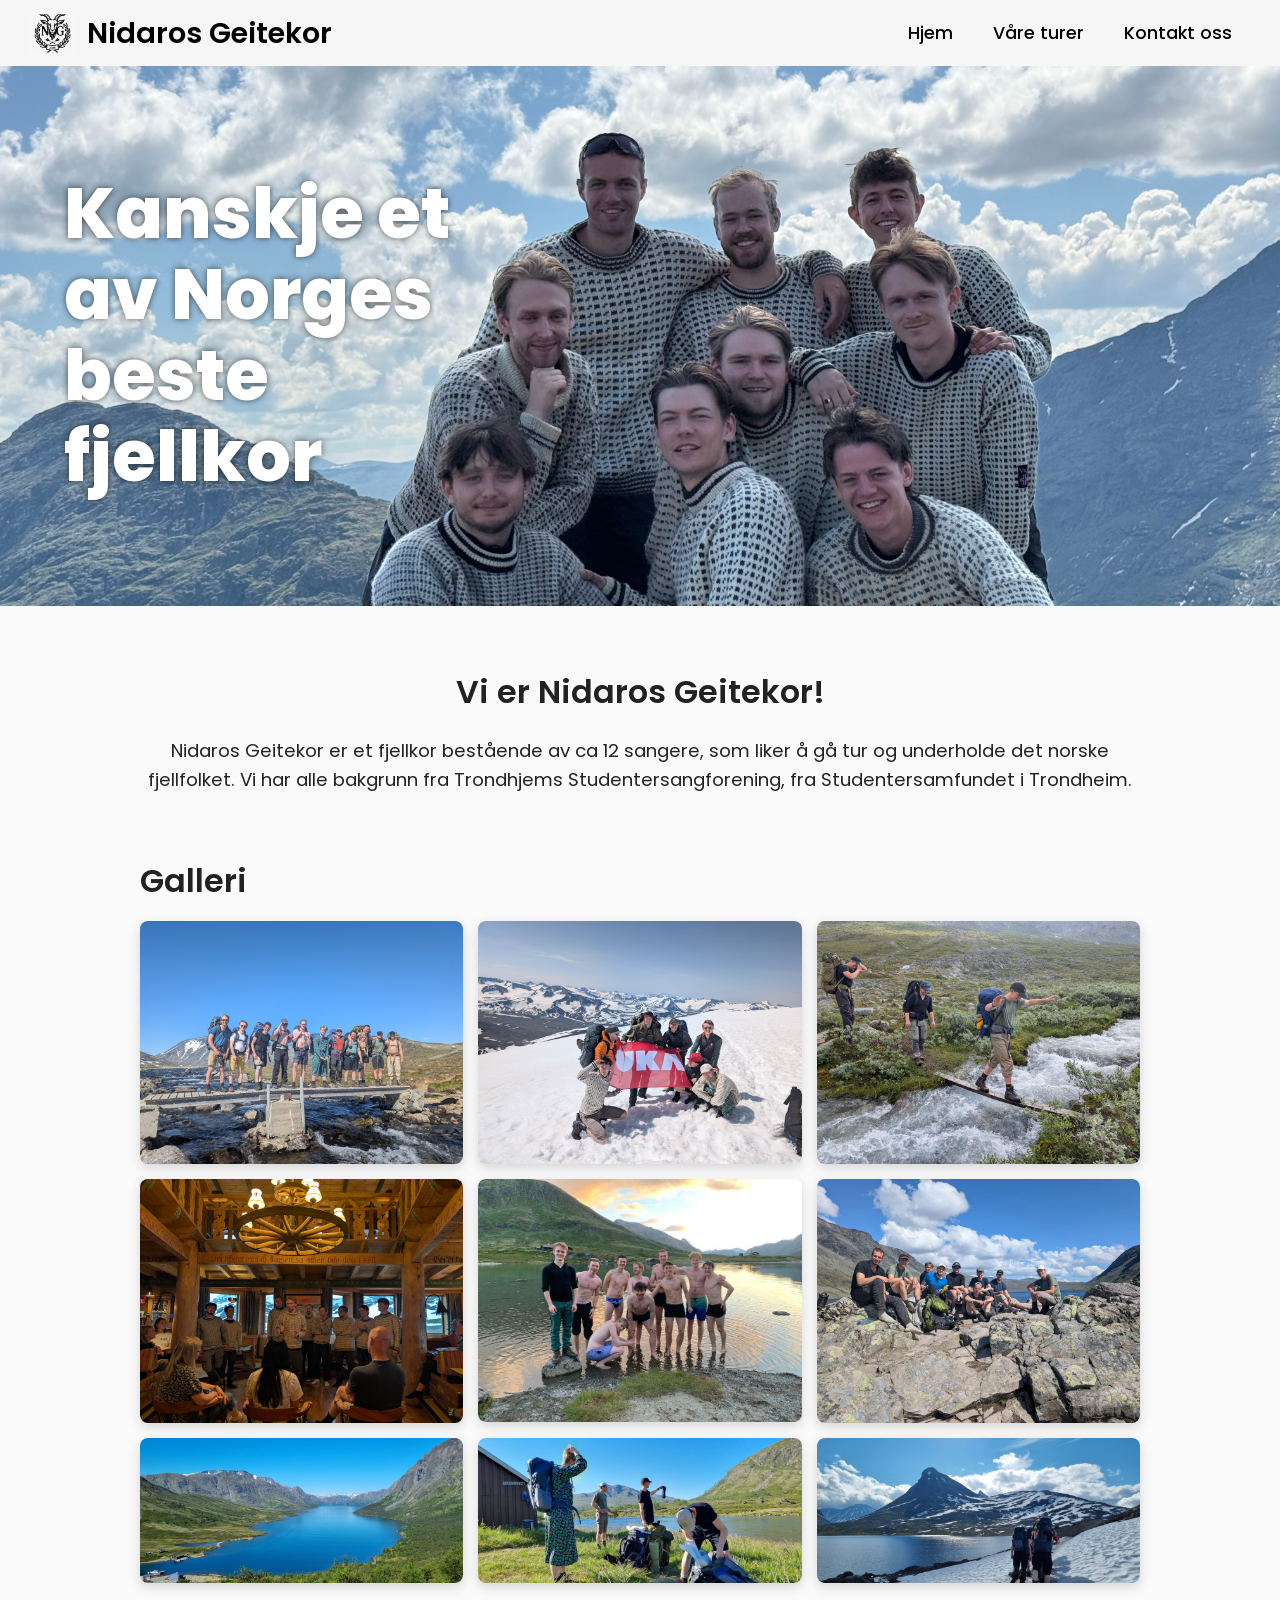
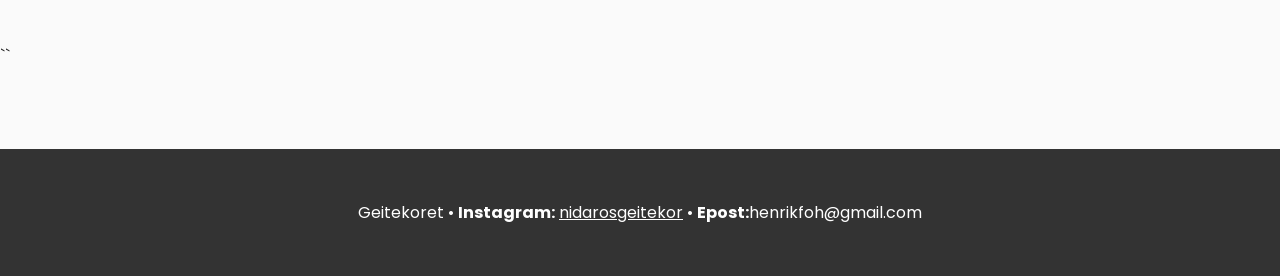
==== index.html @ 1131a5d5 "Update index.html" ====
<!DOCTYPE html>
<html lang="no">
<head>
    <meta charset="UTF-8" />
    <title>Nidaros Geitekor – Velkommen!</title>
    <link href="https://fonts.googleapis.com/css2?family=Poppins:wght@300;400;600&display=swap" rel="stylesheet">
    <link rel="stylesheet" href="style.css">

</head>
<body>

<header>
    <div class="header-left">
        <img src="img/Logo.png" alt="Logo">
        <h1>Nidaros Geitekor</h1>
    </div>

    <nav>
        <a href="index.html">Hjem</a>
        <a href="turer.html">Våre turer</a>
        <a href="kontakt.html">Kontakt oss</a>
    </nav>
</header>

<div class="hero" style="background-image: url('img/GK2025-forside.jpg');">
       <div class="hero-content">
            <h1>
                Kanskje et av  Norges beste fjellkor
            </h1>
    </div>
</div>

<div class= "section">
    <h2 style="text-align: center">Vi er Nidaros Geitekor!</h2>
    <p style="text-align: center">
        Nidaros Geitekor er et fjellkor bestående av ca 12 sangere, som liker å gå tur og underholde det norske fjellfolket. Vi har alle bakgrunn fra Trondhjems Studentersangforening, fra Studentersamfundet i Trondheim.
    </p>
</div>

<div class="section">
    <h2>Galleri</h2>
    <div class="gallery">
        <img src="img/GK2025-5.jpg">
        <img src="img/GK2025-6.jpg">
        <img src="img/GK2025-7.jpg">
        <img src="img/GK2025-8.jpg">
         <img src="img/GK2025-15.jpg">
        <img src="img/GK2025-14.jpg">
        <img src="img/GK2025-12.jpg">
        <img src="img/GK2025-10.jpg">
        <img src="img/GK2025-11.jpg">
    </div>
</div>

<!-- Lightbox (skjult som standard) -->
<div id="lightbox" class="lightbox">
  <img id="lightbox-img" src="">
</div>
``
    
<footer>
   <p>Geitekoret • <strong>Instagram:</strong> <a href="https://www.instagram.com/nidarosgeitekor/" style="color: white";>nidarosgeitekor</a> • <strong>Epost:</strong>henrikfoh@gmail.com</p>
</footer>



<script>
  // Finn galleribilder
  const galleryImages = document.querySelectorAll('.gallery img');
  const lightbox = document.getElementById('lightbox');
  const lightboxImg = document.getElementById('lightbox-img');

  galleryImages.forEach(img => {
    img.addEventListener('click', () => {
      lightbox.style.display = 'flex';
      lightboxImg.src = img.src;
    });
  });

  // Klikk for å lukke
  lightbox.addEventListener('click', () => {
    lightbox.style.display = 'none';
  });
</script>

</body>
</html>
---- style.css ----
/* ----- GLOBALT ----- */
body, html {
    overflow-x: hidden;
}

body {
    margin: 0;
    font-family: 'Poppins', sans-serif;
    background: #fafafa;
    color: #222;
    line-height: 1.6;
}

/* ----- HEADER ----- */

header {
    display: flex;
    justify-content: space-between;   /* logo venstre, meny høyre */
    align-items: center;
    padding: 10px 30px;               /* mindre header */
    background: #f6f6f6;             
    color: black;
}

.header-left {
    display: flex;
    align-items: center;
    gap: 12px;                        /* mellomrom mellom logo og navn */
}

.header-left img {
    height: 45px;                     /* størrelse på logo */
    width: auto;
}

header h1 {
    margin: 0;
    font-size: 1.8rem;                /* mindre og penere */
    font-weight: 600;
}

nav a {
    color: black;
    margin-left: 22px;
    text-decoration: none;
    font-weight: 500;
    font-size: 1.15rem;
}

nav a:hover {
    text-decoration: underline;
}

nav a {
    color:black;
    margin: 0 18px;
    text-decoration: none;
    font-weight: 500;
    font-size: 1.1rem;
}

nav a:hover {
    text-decoration: underline;
}

@media (max-width: 700px) {
    header {
        padding: 12px 20px;
        flex-direction: column;
        gap: 10px;
        text-align: center;
    }

    header nav a {
        margin: 0 10px;
        font-size: 1rem;
    }

    .header-left img {
        height: 35px;
    }

    header h1 {
        font-size: 1.4rem;
    }
}

/* --- HERO STIL --- */

.hero {
    width: 100%;
    height: 60vh;            /* hero tar 60% av skjermen */
    min-height: 380px; 
    background-size: cover;
    background-position: center;
    display: flex;
    align-items: center;        /* midtstiller vertikalt */
    padding-left: 0%;     
    overflow: hidden; /* luft fra venstre */
    position: relative;
    color: white;
}

.hero-content {
    margin-left: 5%;
    width: 40%;/* tekstområde = venstre 30% */
    max-width: 450px;
    box-sizing: border-box;
}

.hero-content h1 {
    margin: 0;
    font-weight: 800;
    font-size: clamp(3.5rem, 5.5vw, 4.5rem);
    line-height: 1.15;
    text-shadow:
        0 0 6px rgba(0,0,0,0.35),
        0 0 6px rgba(0,0,0,0.30);
}

@media (max-width: 900px) {
    .hero {
        height: 45vh;
        padding-left: 0;
        justify-content: center;
        text-align: center;
    }

    .hero-content {
        width: 80%;
    }

    .hero-content h1 {
        font-size: clamp(1.6rem, 6vw, 2.4rem);
        line-height: 1.15;
    }
}

@media (max-width: 700px) {
    .section {
        padding: 0 20px;
        margin: 40px auto;
    }

    .section h2 {
        font-size: 1.6rem;
    }

    .section p {
        font-size: 1rem;
    }
}

/* LIGHTBOX OVERLAY */
.lightbox {
    display: none;               /* skjult som standard */
    position: fixed;
    inset: 0;
    background: rgba(0,0,0,0.9);
    justify-content: center;
    align-items: center;
    z-index: 9999;
}

.lightbox img {
    max-width: 90%;
    max-height: 90%;
    border-radius: 10px;
    box-shadow: 0 0 20px rgba(0,0,0,0.5);
    cursor: zoom-out;
}

/* ------ TUR-BOKS MED SORT BORDER ------ */

.tour-box {
    display: flex;
    gap: 30px;
    padding: 25px;                  /* luft inni boksen */       /* sort ramme */
    border-radius: 15px;            /* avrundede hjørner */
    align-items: center;
    background: none;               /* ingen bakgrunnsfarge */
    color: inherit;                 /* bruk vanlig tekstfarge */
}

.tour-image img {
    width: 330px;
    max-width: 100%;
    border-radius: 10px;
}

.tour-text {
    flex: 1;
}

.tour-text h2 {
    margin-top: 0;
}

/* Mobil: stable alt */
@media (max-width: 800px) {
    .tour-box {
        flex-direction: column;
        text-align: center;
    }
    .tour-image img {
        width: 100%;
    }
}

@media (max-width: 750px) {
    .tour-box {
        flex-direction: column;
        text-align: center;
        padding: 20px;
    }

    .tour-image img {
        width: 100%;
    }

    .tour-text h2 {
        font-size: 1.5rem;
    }
}




/* ----- KONTAKT-SIDE SIDE-BY-SIDE LAYOUT ----- */

.contact-container {
    display: flex;
    align-items: flex-start;
    gap: 40px;
}

.contact-image img {
    width: 350px;
    max-width: 100%;
    border-radius: 10px;
    box-shadow: 0 4px 12px rgba(0,0,0,0.15);
}

.contact-text {
    flex: 1;
    font-size: 1.15rem;
}

/* Responsivt (mobilvennlig) */
@media (max-width: 750px) {
    .contact-container {
        flex-direction: column;
        align-items: center;
        text-align: center;
    }

    .contact-text {
        text-align: center;
    }
    
    .contact-image img {
        width: 100%;
    }

}
/* ----- SEKSJONER ----- */

.section {
    max-width: 1000px;
    margin: 60px auto;   /* større marger */
    padding: 0 40px;     /* bredere sidemargin */
}

.section h2 {
    font-size: 2rem;
    font-weight: 600;
    margin-bottom: 15px;
}

.section p {
    font-size: 1.15rem;
}

/* ----- GALLERI ----- */

.gallery {
    display: grid;
    gap: 15px;
    grid-template-columns: repeat(auto-fit, minmax(250px, 1fr));
}

.gallery img {
    width: 100%;
    border-radius: 8px;
    box-shadow: 0 4px 12px rgba(0,0,0,0.15);
    transition: transform .2s ease;
}

.gallery img:hover {
    transform: scale(1.03);
}

@media (max-width: 600px) {
    .gallery {
        grid-template-columns: 1fr;
        gap: 10px;
    }
}

@media (max-width: 900px) and (min-width: 600px) {
    .gallery {
        grid-template-columns: repeat(2, 1fr);
    }
}
/* ----- FOOTER ----- */

footer {
    background: #333;
    color: white;
    text-align: center;
    padding: 35px 20px;
    margin-top: 80px;
}

@media (max-width: 700px) {
    footer {
        padding: 20px 10px;
        font-size: 0.9rem;
        text-align: center;
    }
}

@media (max-width: 900px){

    .hero-content h1 {
        font-size: 2.2rem;
    }

}
``
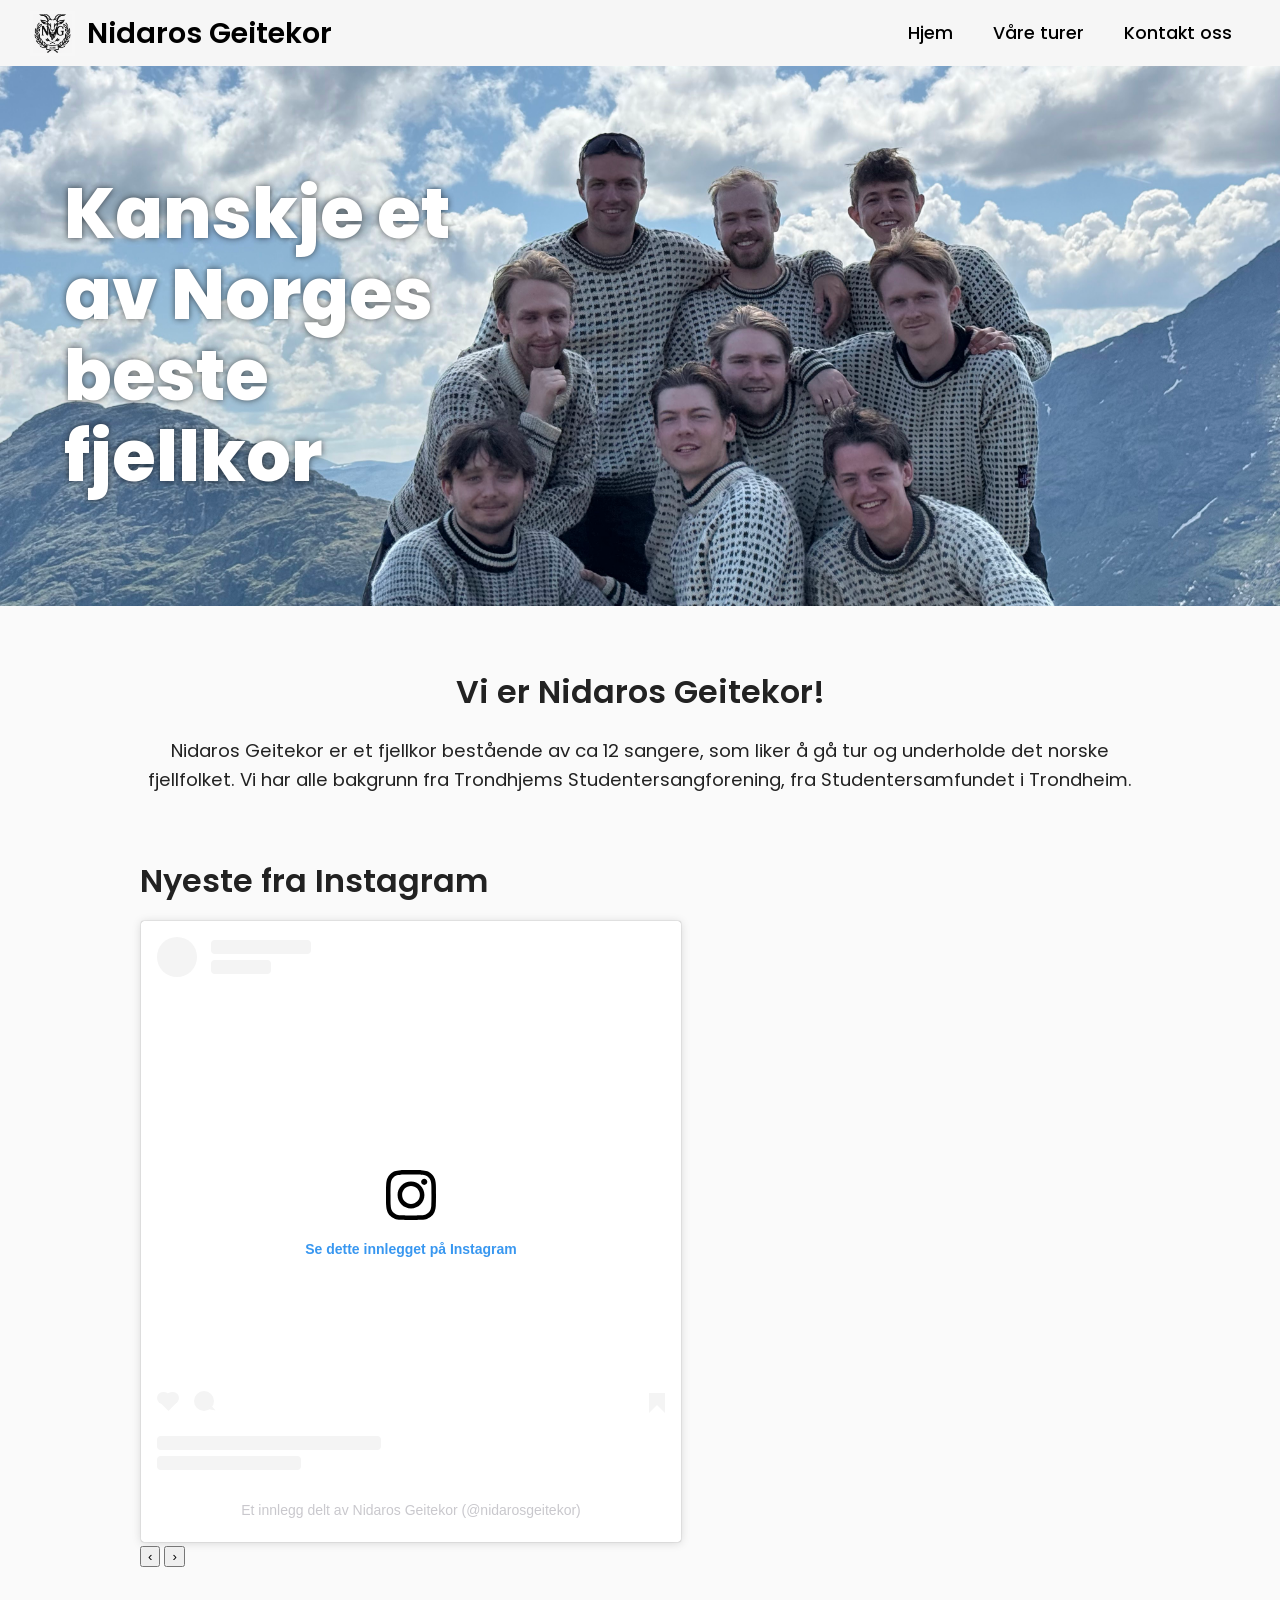
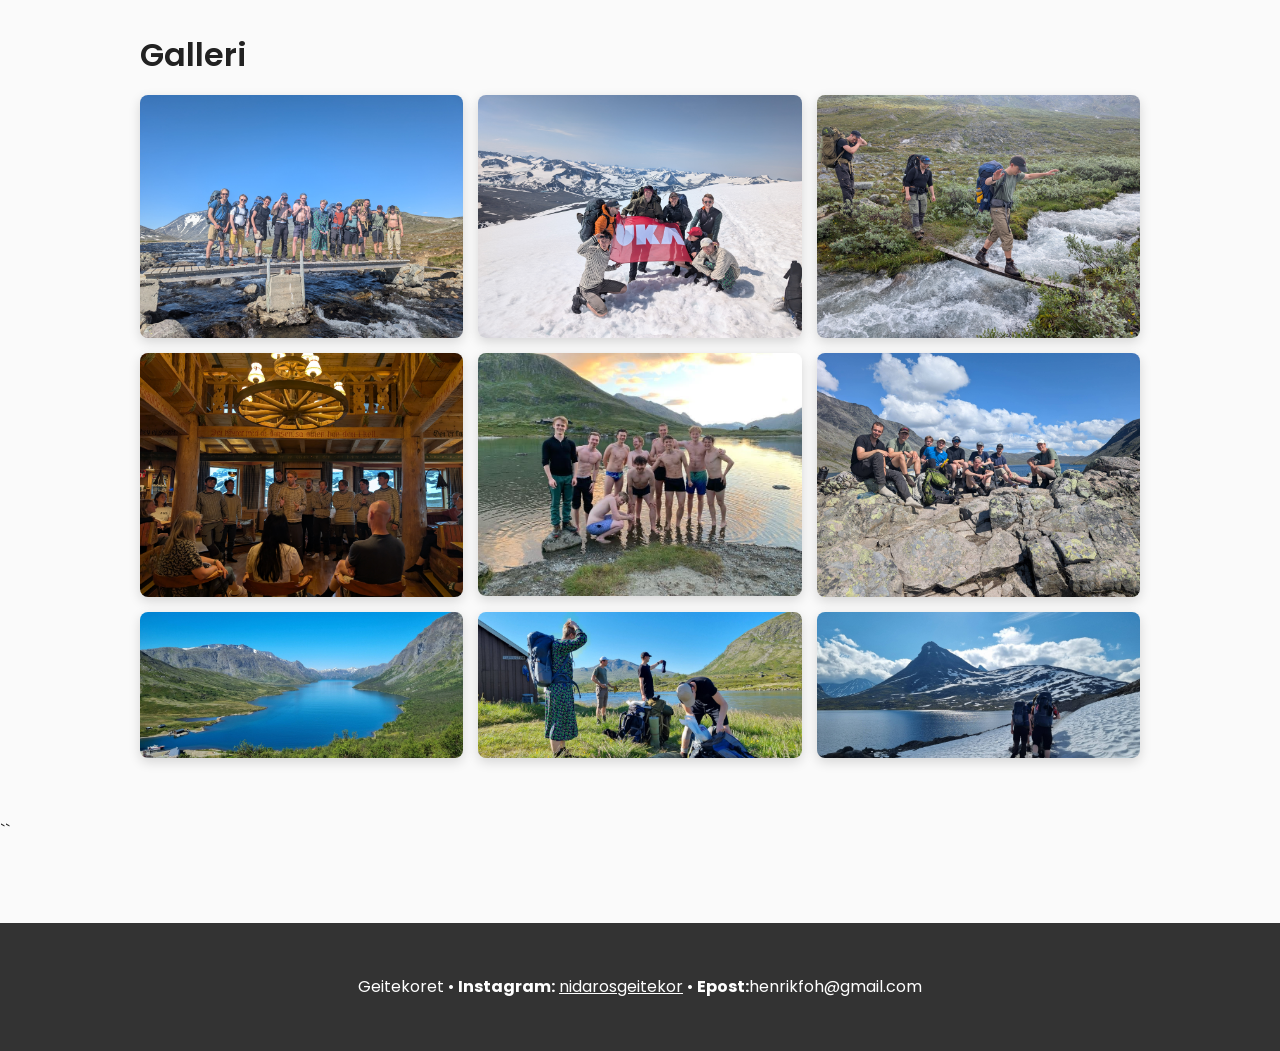
==== commit 28873bd0: "Update index.html" ====
--- a/index.html
+++ b/index.html
@@ -37,6 +37,22 @@
     </p>
 </div>
 
+<div class="section">
+    <h2>Nyeste fra Instagram</h2>
+
+    <div class="insta-slider">
+
+        <div class="insta-slide active">
+            <blockquote class="instagram-media" data-instgrm-captioned data-instgrm-permalink="https://www.instagram.com/reel/DMnspuuCbtX/?utm_source=ig_embed&amp;utm_campaign=loading" data-instgrm-version="14" style=" background:#FFF; border:0; border-radius:3px; box-shadow:0 0 1px 0 rgba(0,0,0,0.5),0 1px 10px 0 rgba(0,0,0,0.15); margin: 1px; max-width:540px; min-width:326px; padding:0; width:99.375%; width:-webkit-calc(100% - 2px); width:calc(100% - 2px);"><div style="padding:16px;"> <a href="https://www.instagram.com/reel/DMnspuuCbtX/?utm_source=ig_embed&amp;utm_campaign=loading" style=" background:#FFFFFF; line-height:0; padding:0 0; text-align:center; text-decoration:none; width:100%;" target="_blank"> <div style=" display: flex; flex-direction: row; align-items: center;"> <div style="background-color: #F4F4F4; border-radius: 50%; flex-grow: 0; height: 40px; margin-right: 14px; width: 40px;"></div> <div style="display: flex; flex-direction: column; flex-grow: 1; justify-content: center;"> <div style=" background-color: #F4F4F4; border-radius: 4px; flex-grow: 0; height: 14px; margin-bottom: 6px; width: 100px;"></div> <div style=" background-color: #F4F4F4; border-radius: 4px; flex-grow: 0; height: 14px; width: 60px;"></div></div></div><div style="padding: 19% 0;"></div> <div style="display:block; height:50px; margin:0 auto 12px; width:50px;"><svg width="50px" height="50px" viewBox="0 0 60 60" version="1.1" xmlns="https://www.w3.org/2000/svg" xmlns:xlink="https://www.w3.org/1999/xlink"><g stroke="none" stroke-width="1" fill="none" fill-rule="evenodd"><g transform="translate(-511.000000, -20.000000)" fill="#000000"><g><path d="M556.869,30.41 C554.814,30.41 553.148,32.076 553.148,34.131 C553.148,36.186 554.814,37.852 556.869,37.852 C558.924,37.852 560.59,36.186 560.59,34.131 C560.59,32.076 558.924,30.41 556.869,30.41 M541,60.657 C535.114,60.657 530.342,55.887 530.342,50 C530.342,44.114 535.114,39.342 541,39.342 C546.887,39.342 551.658,44.114 551.658,50 C551.658,55.887 546.887,60.657 541,60.657 M541,33.886 C532.1,33.886 524.886,41.1 524.886,50 C524.886,58.899 532.1,66.113 541,66.113 C549.9,66.113 557.115,58.899 557.115,50 C557.115,41.1 549.9,33.886 541,33.886 M565.378,62.101 C565.244,65.022 564.756,66.606 564.346,67.663 C563.803,69.06 563.154,70.057 562.106,71.106 C561.058,72.155 560.06,72.803 558.662,73.347 C557.607,73.757 556.021,74.244 553.102,74.378 C549.944,74.521 548.997,74.552 541,74.552 C533.003,74.552 532.056,74.521 528.898,74.378 C525.979,74.244 524.393,73.757 523.338,73.347 C521.94,72.803 520.942,72.155 519.894,71.106 C518.846,70.057 518.197,69.06 517.654,67.663 C517.244,66.606 516.755,65.022 516.623,62.101 C516.479,58.943 516.448,57.996 516.448,50 C516.448,42.003 516.479,41.056 516.623,37.899 C516.755,34.978 517.244,33.391 517.654,32.338 C518.197,30.938 518.846,29.942 519.894,28.894 C520.942,27.846 521.94,27.196 523.338,26.654 C524.393,26.244 525.979,25.756 528.898,25.623 C532.057,25.479 533.004,25.448 541,25.448 C548.997,25.448 549.943,25.479 553.102,25.623 C556.021,25.756 557.607,26.244 558.662,26.654 C560.06,27.196 561.058,27.846 562.106,28.894 C563.154,29.942 563.803,30.938 564.346,32.338 C564.756,33.391 565.244,34.978 565.378,37.899 C565.522,41.056 565.552,42.003 565.552,50 C565.552,57.996 565.522,58.943 565.378,62.101 M570.82,37.631 C570.674,34.438 570.167,32.258 569.425,30.349 C568.659,28.377 567.633,26.702 565.965,25.035 C564.297,23.368 562.623,22.342 560.652,21.575 C558.743,20.834 556.562,20.326 553.369,20.18 C550.169,20.033 549.148,20 541,20 C532.853,20 531.831,20.033 528.631,20.18 C525.438,20.326 523.257,20.834 521.349,21.575 C519.376,22.342 517.703,23.368 516.035,25.035 C514.368,26.702 513.342,28.377 512.574,30.349 C511.834,32.258 511.326,34.438 511.181,37.631 C511.035,40.831 511,41.851 511,50 C511,58.147 511.035,59.17 511.181,62.369 C511.326,65.562 511.834,67.743 512.574,69.651 C513.342,71.625 514.368,73.296 516.035,74.965 C517.703,76.634 519.376,77.658 521.349,78.425 C523.257,79.167 525.438,79.673 528.631,79.82 C531.831,79.965 532.853,80.001 541,80.001 C549.148,80.001 550.169,79.965 553.369,79.82 C556.562,79.673 558.743,79.167 560.652,78.425 C562.623,77.658 564.297,76.634 565.965,74.965 C567.633,73.296 568.659,71.625 569.425,69.651 C570.167,67.743 570.674,65.562 570.82,62.369 C570.966,59.17 571,58.147 571,50 C571,41.851 570.966,40.831 570.82,37.631"></path></g></g></g></svg></div><div style="padding-top: 8px;"> <div style=" color:#3897f0; font-family:Arial,sans-serif; font-size:14px; font-style:normal; font-weight:550; line-height:18px;">Se dette innlegget på Instagram</div></div><div style="padding: 12.5% 0;"></div> <div style="display: flex; flex-direction: row; margin-bottom: 14px; align-items: center;"><div> <div style="background-color: #F4F4F4; border-radius: 50%; height: 12.5px; width: 12.5px; transform: translateX(0px) translateY(7px);"></div> <div style="background-color: #F4F4F4; height: 12.5px; transform: rotate(-45deg) translateX(3px) translateY(1px); width: 12.5px; flex-grow: 0; margin-right: 14px; margin-left: 2px;"></div> <div style="background-color: #F4F4F4; border-radius: 50%; height: 12.5px; width: 12.5px; transform: translateX(9px) translateY(-18px);"></div></div><div style="margin-left: 8px;"> <div style=" background-color: #F4F4F4; border-radius: 50%; flex-grow: 0; height: 20px; width: 20px;"></div> <div style=" width: 0; height: 0; border-top: 2px solid transparent; border-left: 6px solid #f4f4f4; border-bottom: 2px solid transparent; transform: translateX(16px) translateY(-4px) rotate(30deg)"></div></div><div style="margin-left: auto;"> <div style=" width: 0px; border-top: 8px solid #F4F4F4; border-right: 8px solid transparent; transform: translateY(16px);"></div> <div style=" background-color: #F4F4F4; flex-grow: 0; height: 12px; width: 16px; transform: translateY(-4px);"></div> <div style=" width: 0; height: 0; border-top: 8px solid #F4F4F4; border-left: 8px solid transparent; transform: translateY(-4px) translateX(8px);"></div></div></div> <div style="display: flex; flex-direction: column; flex-grow: 1; justify-content: center; margin-bottom: 24px;"> <div style=" background-color: #F4F4F4; border-radius: 4px; flex-grow: 0; height: 14px; margin-bottom: 6px; width: 224px;"></div> <div style=" background-color: #F4F4F4; border-radius: 4px; flex-grow: 0; height: 14px; width: 144px;"></div></div></a><p style=" color:#c9c8cd; font-family:Arial,sans-serif; font-size:14px; line-height:17px; margin-bottom:0; margin-top:8px; overflow:hidden; padding:8px 0 7px; text-align:center; text-overflow:ellipsis; white-space:nowrap;"><a href="https://www.instagram.com/reel/DMnspuuCbtX/?utm_source=ig_embed&amp;utm_campaign=loading" style=" color:#c9c8cd; font-family:Arial,sans-serif; font-size:14px; font-style:normal; font-weight:normal; line-height:17px; text-decoration:none;" target="_blank">Et innlegg delt av Nidaros Geitekor (@nidarosgeitekor)</a></p></div></blockquote>
+            <script async src="//www.instagram.com/embed.js"></script>
+        </div>
+
+        <button class="insta-prev">‹</button>
+        <button class="insta-next">›</button>
+
+    </div>
+</div>
+    
 <div class="section">
     <h2>Galleri</h2>
     <div class="gallery">
@@ -83,5 +99,28 @@
   });
 </script>
 
+<script>
+const slides = document.querySelectorAll('.insta-slide');
+let index = 0;
+
+function showSlide(i) {
+    slides.forEach(s => s.classList.remove('active'));
+    slides[i].classList.add('active');
+}
+
+document.querySelector('.insta-next').addEventListener('click', () => {
+    index = (index + 1) % slides.length;
+    showSlide(index);
+});
+
+document.querySelector('.insta-prev').addEventListener('click', () => {
+    index = (index - 1 + slides.length) % slides.length;
+    showSlide(index);
+});
+
+showSlide(index);
+</script>
+    
+    
 </body>
 </html>
--- a/style.css
+++ b/style.css
@@ -170,24 +170,27 @@
     cursor: zoom-out;
 }
 
-/* ------ TUR-BOKS MED SORT BORDER ------ */
+/* --- TURBOKSER SIDE-BY-SIDE --- */
 
 .tour-box {
     display: flex;
-    gap: 30px;
-    padding: 25px;                  /* luft inni boksen */       /* sort ramme */
-    border-radius: 15px;            /* avrundede hjørner */
-    align-items: center;
-    background: none;               /* ingen bakgrunnsfarge */
-    color: inherit;                 /* bruk vanlig tekstfarge */
-}
-
+    align-items: center;
+    gap: 25px;
+    padding: 25px;
+    border: 2px solid black;
+    border-radius: 14px;
+    background: none;
+}
+
+/* Bildet blir mindre og fast størrelse */
 .tour-image img {
-    width: 330px;
-    max-width: 100%;
+    width: 220px;         /* mindre bilde */
+    height: auto;
     border-radius: 10px;
-}
-
+    object-fit: cover;
+}
+
+/* Tekst tar resten av plassen */
 .tour-text {
     flex: 1;
 }
@@ -196,34 +199,18 @@
     margin-top: 0;
 }
 
-/* Mobil: stable alt */
-@media (max-width: 800px) {
-    .tour-box {
-        flex-direction: column;
-        text-align: center;
-    }
-    .tour-image img {
-        width: 100%;
-    }
-}
-
+/* --- MOBILVERSJON --- */
 @media (max-width: 750px) {
     .tour-box {
         flex-direction: column;
         text-align: center;
-        padding: 20px;
     }
 
     .tour-image img {
         width: 100%;
-    }
-
-    .tour-text h2 {
-        font-size: 1.5rem;
-    }
-}
-
-
+        max-width: 350px;
+    }
+}
 
 
 /* ----- KONTAKT-SIDE SIDE-BY-SIDE LAYOUT ----- */
@@ -279,6 +266,75 @@
 
 .section p {
     font-size: 1.15rem;
+}
+
+/* --- TOUR GRID --- */
+.tour-grid {
+    display: grid;
+    grid-template-columns: repeat(auto-fit, minmax(260px, 1fr));
+    gap: 25px;
+}
+
+.tour-card {
+    border: 2px solid black;
+    border-radius: 14px;
+    padding: 15px;
+    cursor: pointer;
+    transition: transform 0.2s ease;
+    background: white;
+}
+
+.tour-card:hover {
+    transform: translateY(-4px);
+}
+
+.tour-card img {
+    width: 100%;
+    border-radius: 10px;
+}
+
+.tour-card h3 {
+    margin: 12px 0 5px;
+}
+
+.tour-card p {
+    margin: 0;
+    color: #555;
+}
+
+/* --- OVERLAY --- */
+.tour-overlay {
+    display: none;
+    position: fixed;
+    inset: 0;
+    background: rgba(0,0,0,0.85);
+    z-index: 9999;
+    justify-content: center;
+    align-items: center;
+}
+
+.tour-overlay-content {
+    background: white;
+    max-width: 700px;
+    width: 90%;
+    padding: 30px;
+    border-radius: 16px;
+    position: relative;
+    text-align: center;
+}
+
+.tour-overlay-content img {
+    width: 100%;
+    border-radius: 12px;
+    margin-bottom: 20px;
+}
+
+.tour-overlay-content .close {
+    position: absolute;
+    top: 12px;
+    right: 18px;
+    font-size: 30px;
+    cursor: pointer;
 }
 
 /* ----- GALLERI ----- */
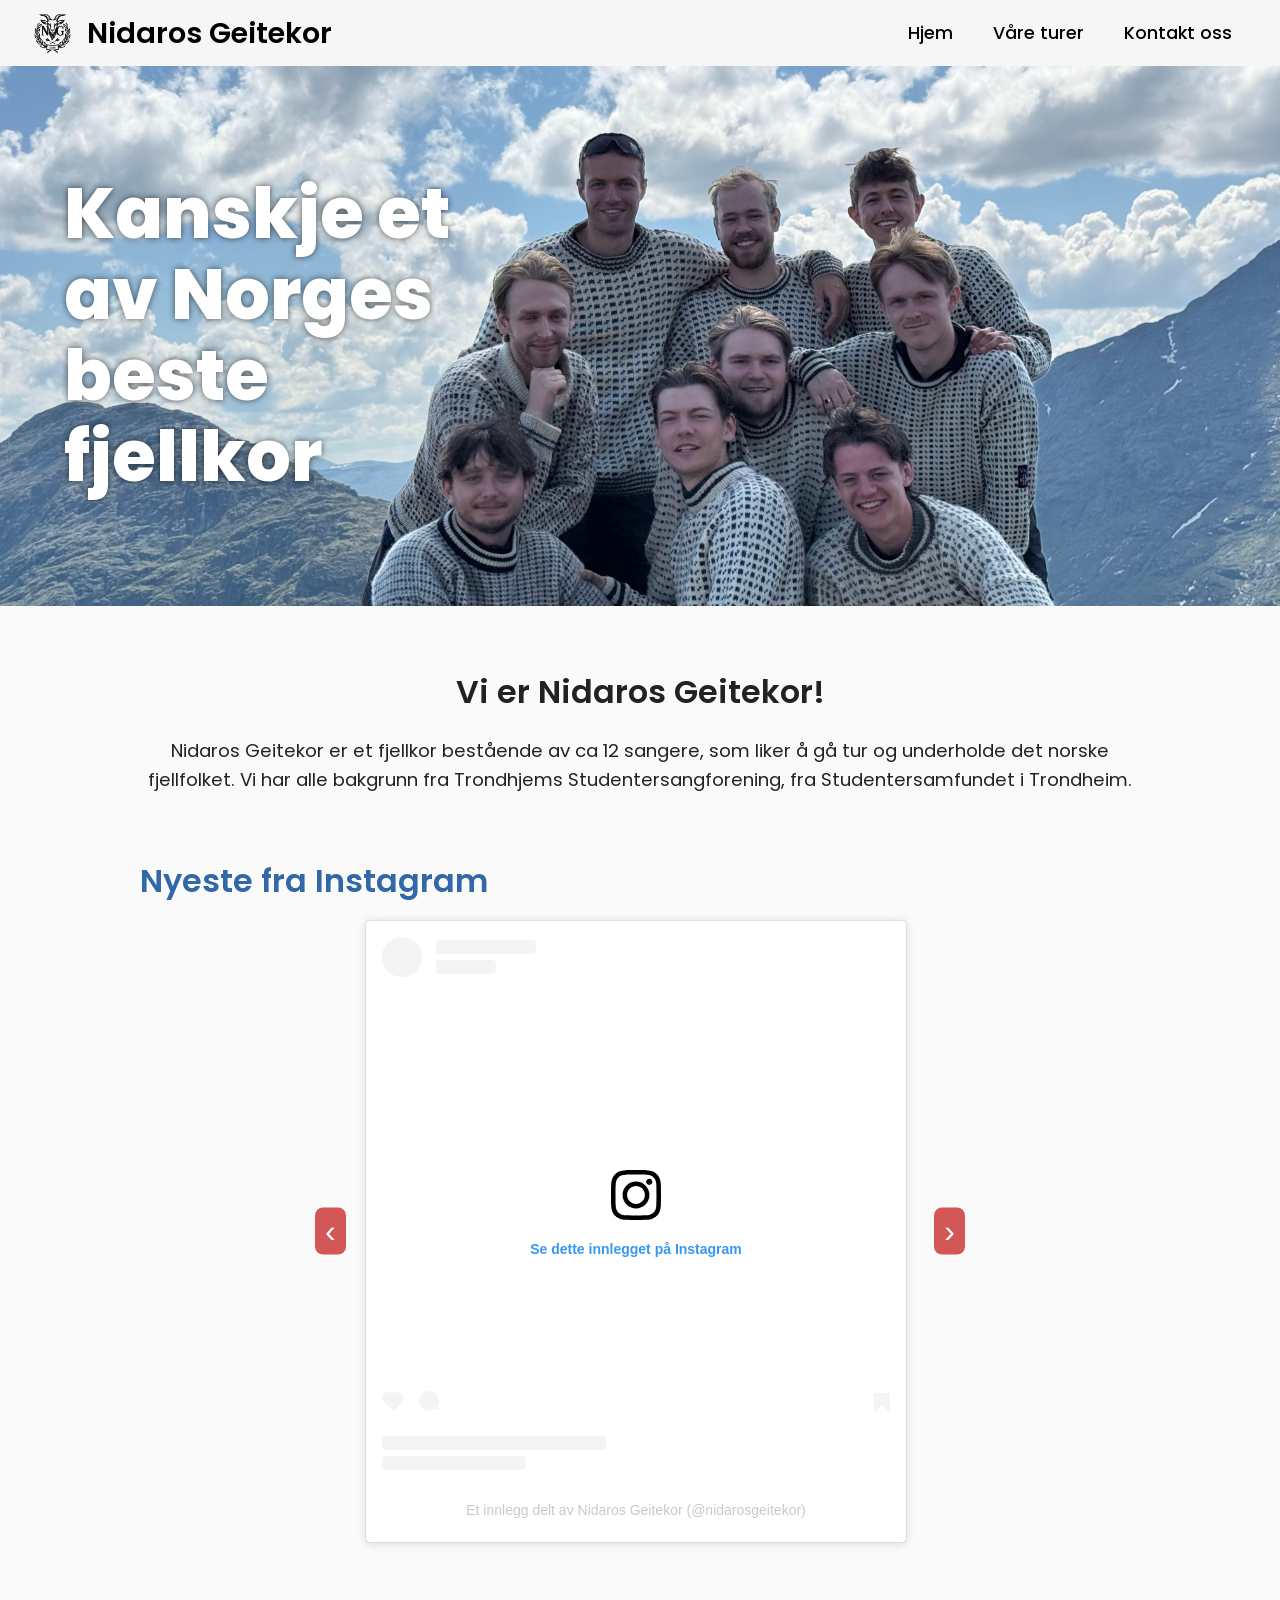
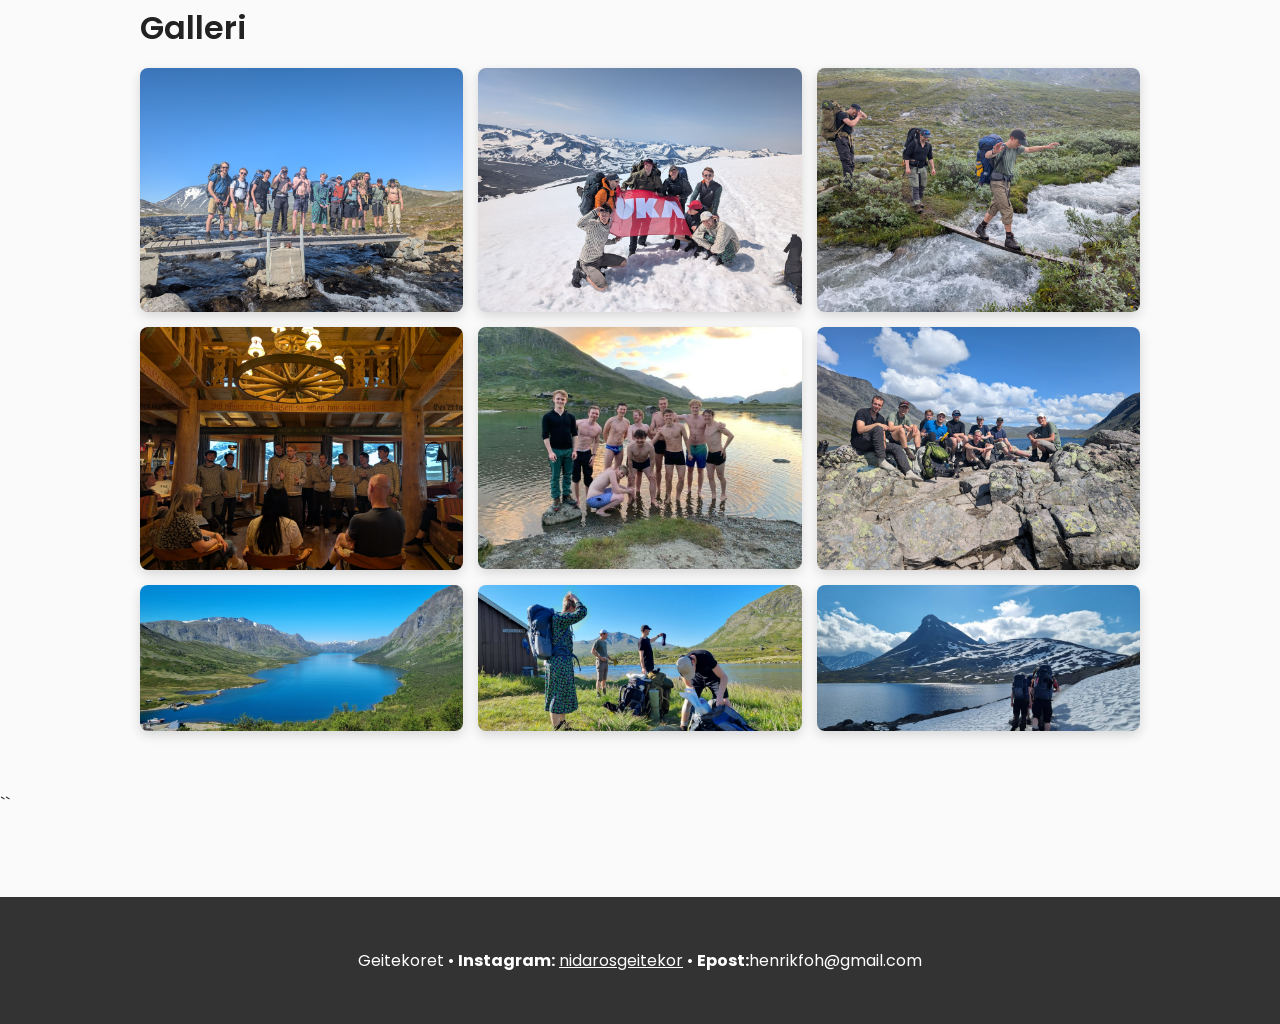
==== commit fe979177: "Update index.html" ====
--- a/index.html
+++ b/index.html
@@ -31,13 +31,13 @@
 </div>
 
 <div class= "section">
-    <h2 style="text-align: center">Vi er Nidaros Geitekor!</h2>
+    <h2 style="text-align: center" style="color:#3368A8">Vi er Nidaros Geitekor!</h2>
     <p style="text-align: center">
         Nidaros Geitekor er et fjellkor bestående av ca 12 sangere, som liker å gå tur og underholde det norske fjellfolket. Vi har alle bakgrunn fra Trondhjems Studentersangforening, fra Studentersamfundet i Trondheim.
     </p>
 </div>
 
-<div class="section">
+<div class="section" style="color:#3368A8">
     <h2>Nyeste fra Instagram</h2>
 
     <div class="insta-slider">
--- a/style.css
+++ b/style.css
@@ -149,6 +149,52 @@
     .section p {
         font-size: 1rem;
     }
+}
+
+.insta-slider {
+    position: relative;
+    max-width: 550px;
+    margin: 0 auto 50px;
+    
+
+
+}
+
+.insta-slide {
+    display: none;
+}
+
+.insta-slide.active {
+    display: block;
+}
+
+.insta-prev, .insta-next {
+    position: absolute;
+    top: 50%;
+    transform: translateY(-50%);
+    background: #d45757;
+    border: none;
+    color: white;
+    font-size: 2rem;
+    padding: 5px 10px;
+    cursor: pointer;
+    border-radius: 8px;
+}
+
+.insta-prev { left: -50px; }
+.insta-next { right: -50px; }
+
+@media (max-width: 700px) {
+    .insta-prev, .insta-next {
+        top: auto;
+        bottom: -45px;
+        font-size: 1.5rem;
+        left: 30%;
+        right: 30%;
+        transform: none;
+    }
+    .insta-prev { left: 25%; }
+    .insta-next { right: 25%; }
 }
 
 /* LIGHTBOX OVERLAY */
@@ -170,48 +216,6 @@
     cursor: zoom-out;
 }
 
-/* --- TURBOKSER SIDE-BY-SIDE --- */
-
-.tour-box {
-    display: flex;
-    align-items: center;
-    gap: 25px;
-    padding: 25px;
-    border: 2px solid black;
-    border-radius: 14px;
-    background: none;
-}
-
-/* Bildet blir mindre og fast størrelse */
-.tour-image img {
-    width: 220px;         /* mindre bilde */
-    height: auto;
-    border-radius: 10px;
-    object-fit: cover;
-}
-
-/* Tekst tar resten av plassen */
-.tour-text {
-    flex: 1;
-}
-
-.tour-text h2 {
-    margin-top: 0;
-}
-
-/* --- MOBILVERSJON --- */
-@media (max-width: 750px) {
-    .tour-box {
-        flex-direction: column;
-        text-align: center;
-    }
-
-    .tour-image img {
-        width: 100%;
-        max-width: 350px;
-    }
-}
-
 
 /* ----- KONTAKT-SIDE SIDE-BY-SIDE LAYOUT ----- */
 
@@ -233,73 +237,61 @@
     font-size: 1.15rem;
 }
 
-/* Responsivt (mobilvennlig) */
+/* === LISTE OVER TURER === */
+
+.tour-list {
+    display: flex;
+    flex-direction: column;
+    gap: 25px;
+}
+
+/* Selve tur-elementet */
+.tour-item {
+    display: flex;
+    align-items: center;
+    gap: 20px;
+    padding: 18px;
+
+    border: 3px solid black;      /* TYDELIG RAMME */
+    border-radius: 12px;
+    cursor: pointer;
+
+}
+
+/* BILDESTØRRELSE - LITE, FAST FORMAT */
+.tour-item img {
+    width: 240px;                 /* ← mindre og fast */
+    height: auto;
+    border-radius: 10px;
+    object-fit: cover;
+}
+
+/* Teksten tar resten av plassen */
+.tour-text {
+    flex: 1;
+}
+
+.tour-text h3 {
+    margin: 0;
+    font-size: 1.2rem; 
+}
+
+.tour-text p {
+    margin-top: 4px;
+    color: #444;
+}
+
+/* === MOBILVISNING === */
 @media (max-width: 750px) {
-    .contact-container {
+    .tour-item {
         flex-direction: column;
-        align-items: center;
-        text-align: center;
-    }
-
-    .contact-text {
-        text-align: center;
-    }
-    
-    .contact-image img {
-        width: 100%;
-    }
-
-}
-/* ----- SEKSJONER ----- */
-
-.section {
-    max-width: 1000px;
-    margin: 60px auto;   /* større marger */
-    padding: 0 40px;     /* bredere sidemargin */
-}
-
-.section h2 {
-    font-size: 2rem;
-    font-weight: 600;
-    margin-bottom: 15px;
-}
-
-.section p {
-    font-size: 1.15rem;
-}
-
-/* --- TOUR GRID --- */
-.tour-grid {
-    display: grid;
-    grid-template-columns: repeat(auto-fit, minmax(260px, 1fr));
-    gap: 25px;
-}
-
-.tour-card {
-    border: 2px solid black;
-    border-radius: 14px;
-    padding: 15px;
-    cursor: pointer;
-    transition: transform 0.2s ease;
-    background: white;
-}
-
-.tour-card:hover {
-    transform: translateY(-4px);
-}
-
-.tour-card img {
-    width: 100%;
-    border-radius: 10px;
-}
-
-.tour-card h3 {
-    margin: 12px 0 5px;
-}
-
-.tour-card p {
-    margin: 0;
-    color: #555;
+        text-align: center;
+    }
+
+    .tour-item img {
+        width: 75%;               /* litt større på mobil */
+        max-width: 250px;
+    }
 }
 
 /* --- OVERLAY --- */
@@ -337,6 +329,43 @@
     cursor: pointer;
 }
 
+/* Responsivt (mobilvennlig) */
+@media (max-width: 750px) {
+    .contact-container {
+        flex-direction: column;
+        align-items: center;
+        text-align: center;
+    }
+
+    .contact-text {
+        text-align: center;
+    }
+    
+    .contact-image img {
+        width: 100%;
+    }
+}
+
+/* ----- SEKSJONER ----- */
+
+.section {
+    max-width: 1000px;
+    margin: 60px auto;   /* større marger */
+    padding: 0 40px;     /* bredere sidemargin */
+/* gjør rammen tydeligere */
+}
+
+.section h2 {
+    font-size: 2rem;
+    font-weight: 600;
+    margin-bottom: 15px;
+}
+
+.section p {
+    font-size: 1.15rem;
+}
+
+
 /* ----- GALLERI ----- */
 
 .gallery {
@@ -368,6 +397,7 @@
         grid-template-columns: repeat(2, 1fr);
     }
 }
+
 /* ----- FOOTER ----- */
 
 footer {
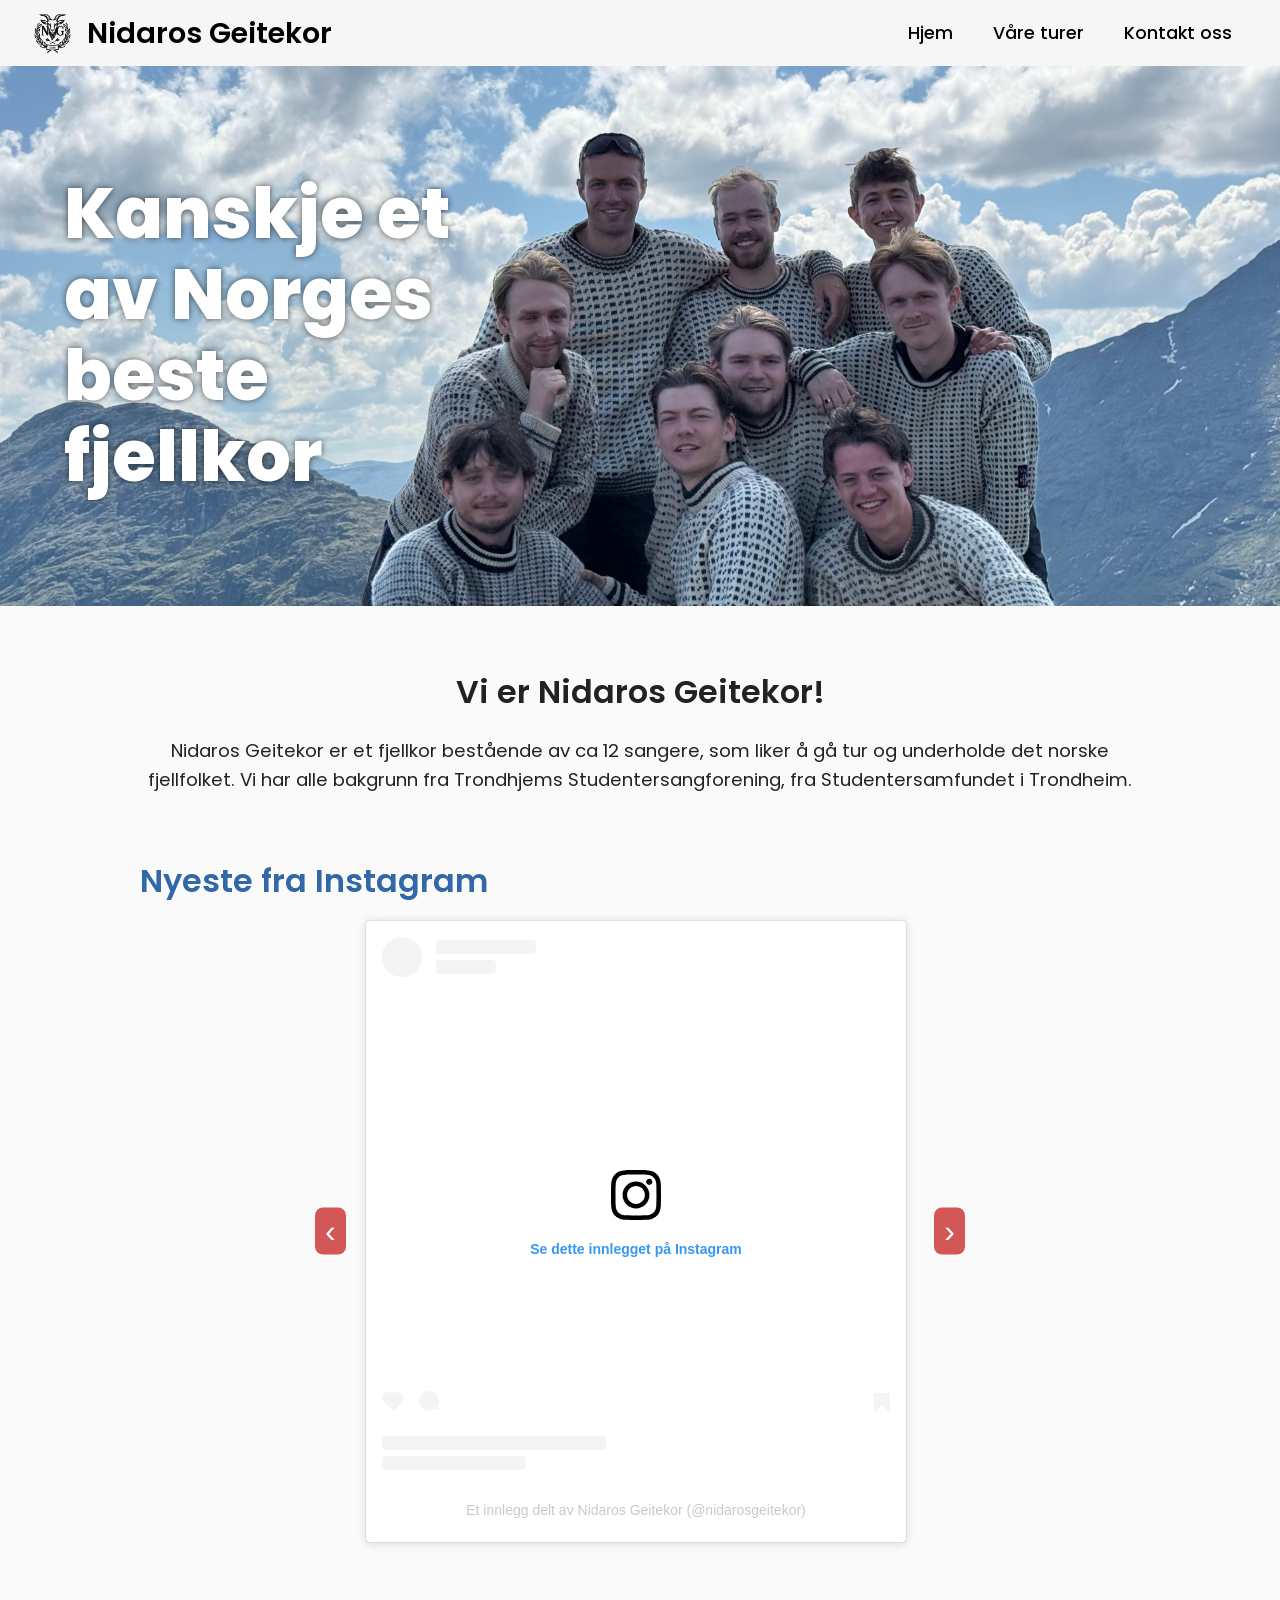
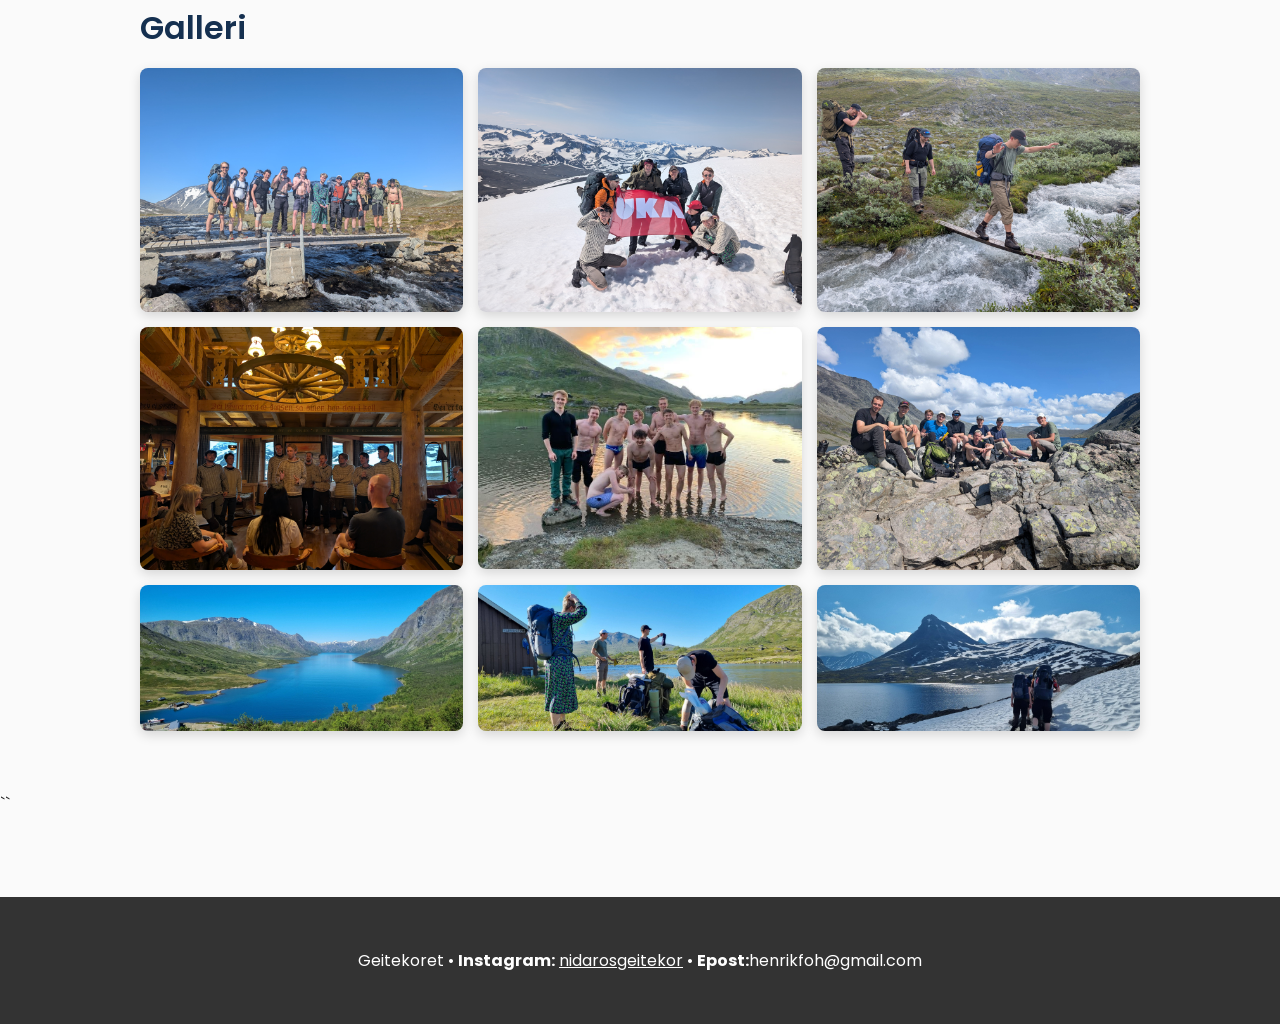
==== commit a8fbca64: "Update index.html" ====
--- a/index.html
+++ b/index.html
@@ -31,14 +31,14 @@
 </div>
 
 <div class= "section">
-    <h2 style="text-align: center" style="color:#3368A8">Vi er Nidaros Geitekor!</h2>
+    <h2 style="text-align: center" style="color:#153050">Vi er Nidaros Geitekor!</h2>
     <p style="text-align: center">
         Nidaros Geitekor er et fjellkor bestående av ca 12 sangere, som liker å gå tur og underholde det norske fjellfolket. Vi har alle bakgrunn fra Trondhjems Studentersangforening, fra Studentersamfundet i Trondheim.
     </p>
 </div>
 
 <div class="section" style="color:#3368A8">
-    <h2>Nyeste fra Instagram</h2>
+    <h2 style="color:#white">Nyeste fra Instagram</h2>
 
     <div class="insta-slider">
 
@@ -54,7 +54,7 @@
 </div>
     
 <div class="section">
-    <h2>Galleri</h2>
+    <h2 style="color:#153050" >Galleri</h2>
     <div class="gallery">
         <img src="img/GK2025-5.jpg">
         <img src="img/GK2025-6.jpg">
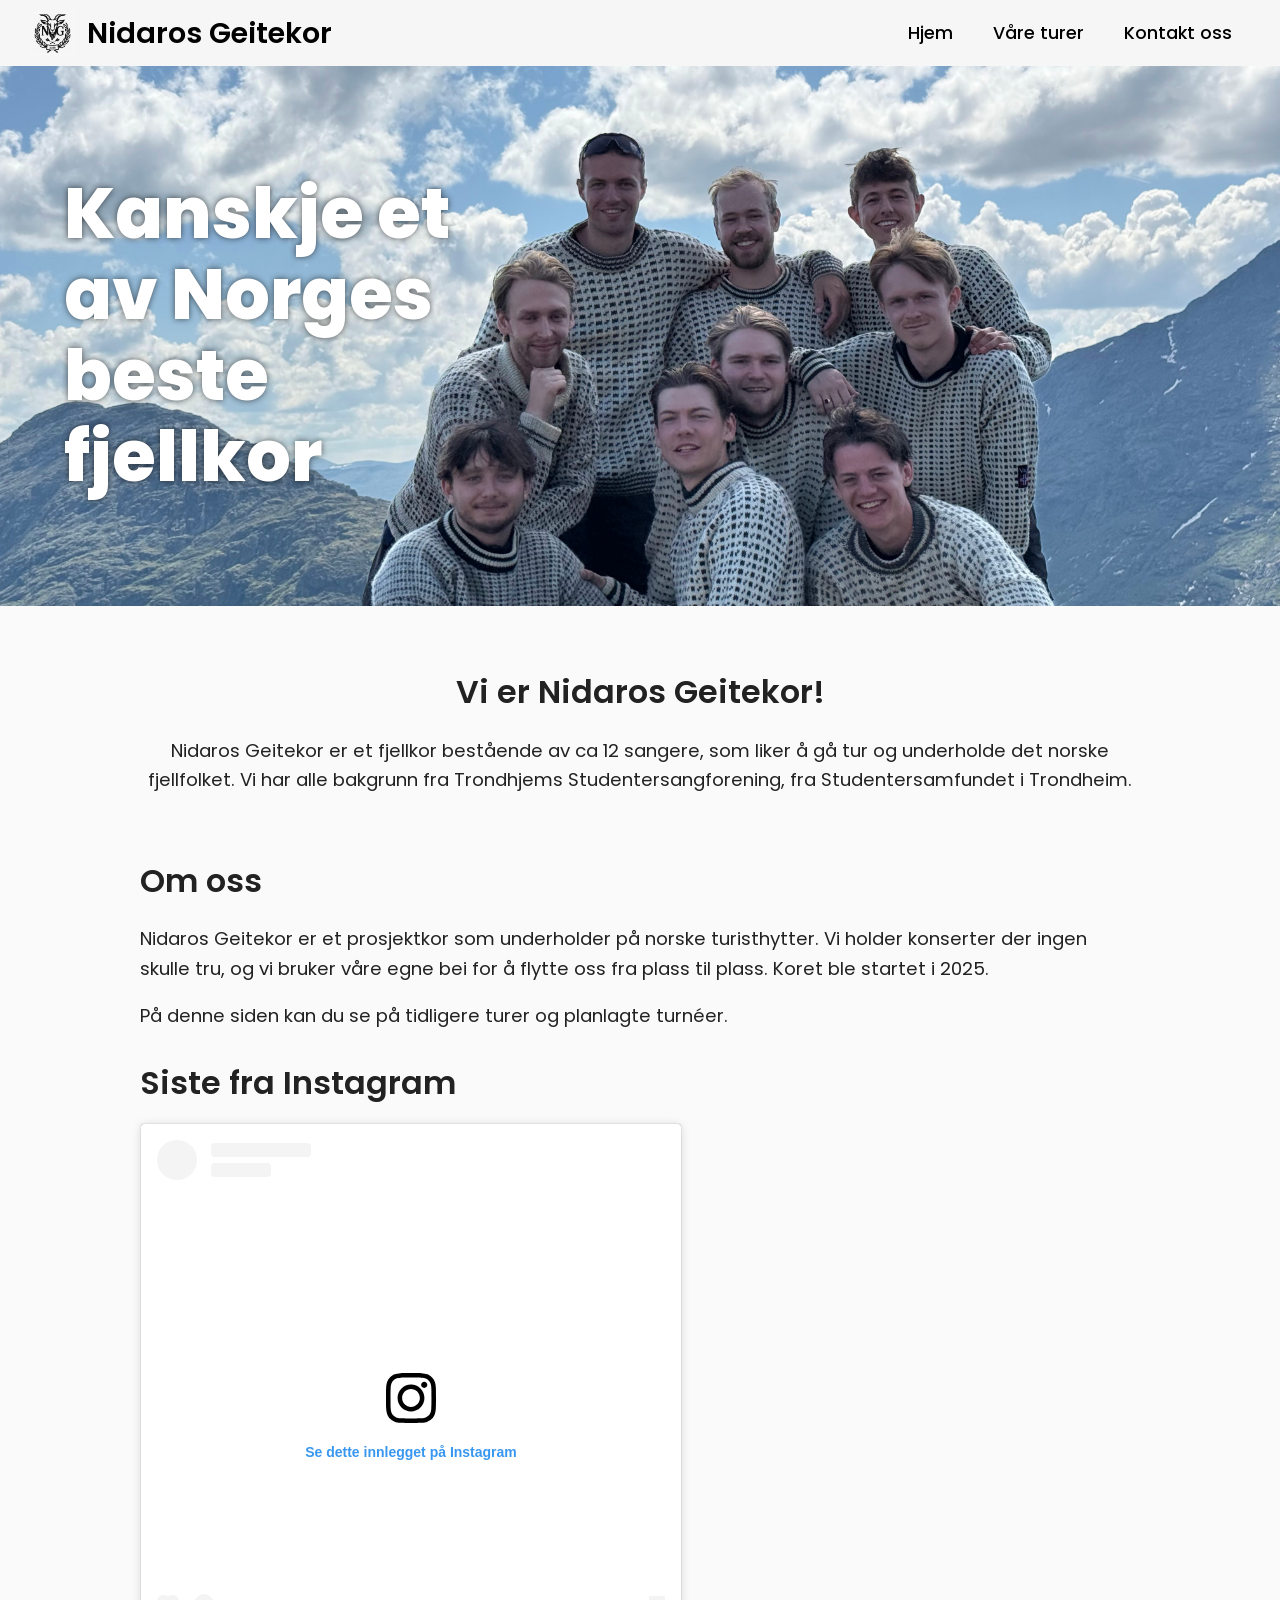
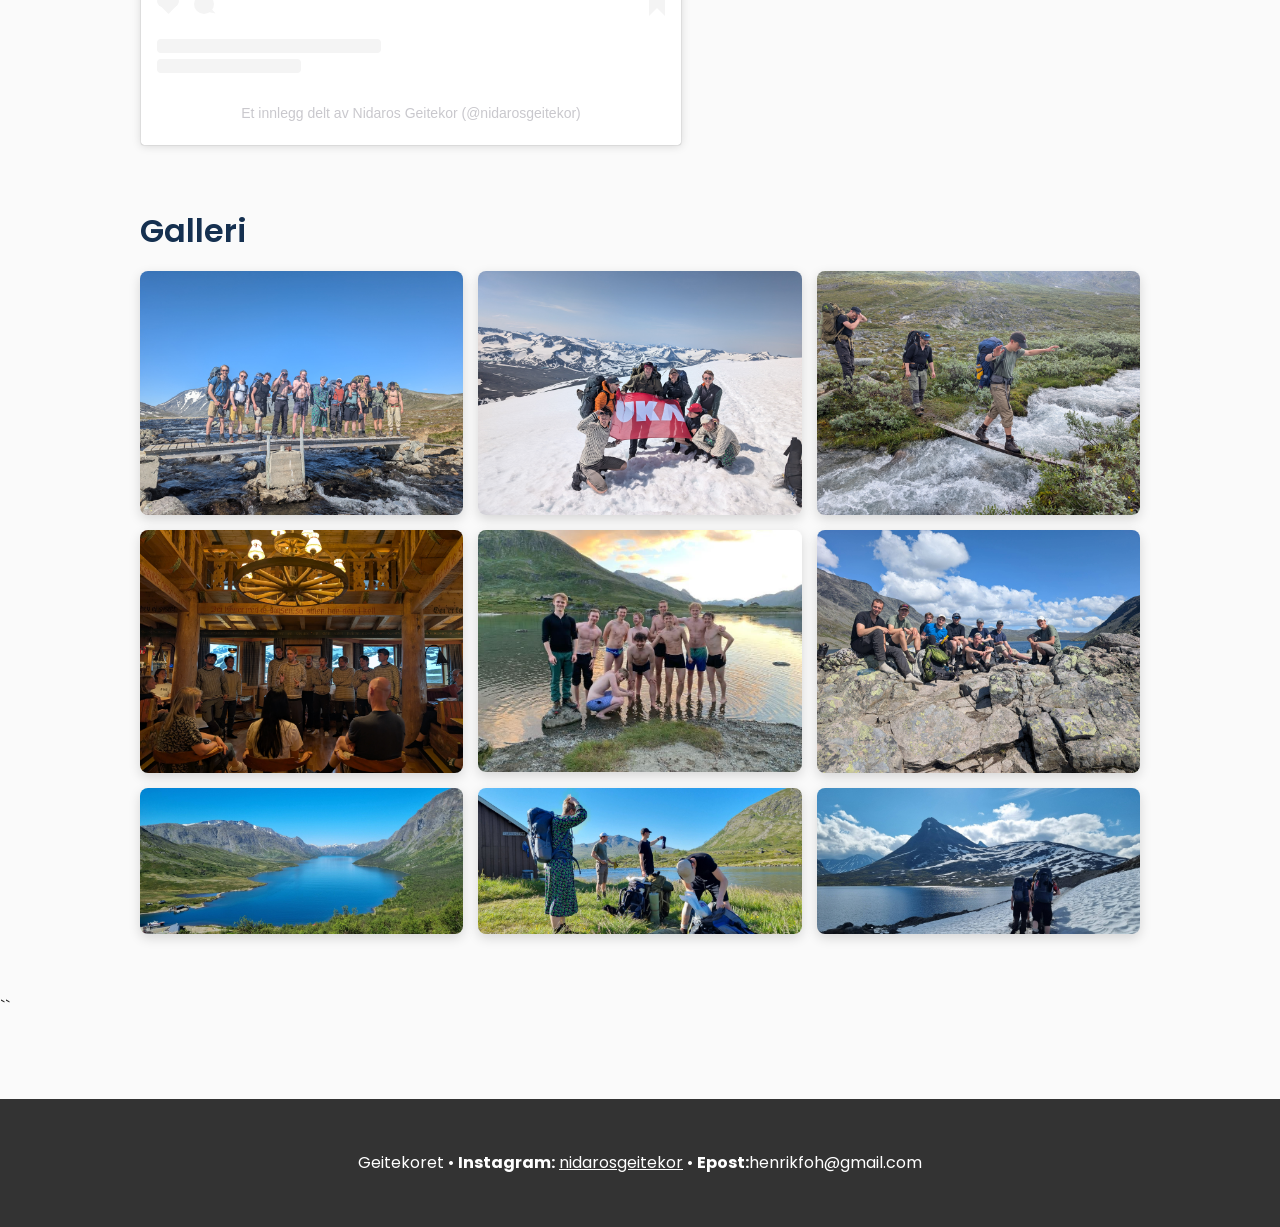
==== commit 9a6ec0af: "Update index.html" ====
--- a/index.html
+++ b/index.html
@@ -37,21 +37,37 @@
     </p>
 </div>
 
-<div class="section" style="color:#3368A8">
-    <h2 style="color:#white">Nyeste fra Instagram</h2>
+<section class="section insta-wrapper">
 
-    <div class="insta-slider">
+    <!-- VENSTRESIDE: OM OSS -->
+    <div class="insta-left">
+        <h2>Om oss</h2>
+        <p>
+        Nidaros Geitekor er et prosjektkor som underholder på norske turisthytter. Vi holder konserter der ingen skulle tru, og vi bruker våre egne bei for å flytte oss fra plass til plass. Koret ble startet i 2025.
+        </p>
+        <p>
+            På denne siden kan du se på tidligere turer og planlagte turnéer.
+        </p>
+    </div>
 
-        <div class="insta-slide active">
-            <blockquote class="instagram-media" data-instgrm-captioned data-instgrm-permalink="https://www.instagram.com/reel/DMnspuuCbtX/?utm_source=ig_embed&amp;utm_campaign=loading" data-instgrm-version="14" style=" background:#FFF; border:0; border-radius:3px; box-shadow:0 0 1px 0 rgba(0,0,0,0.5),0 1px 10px 0 rgba(0,0,0,0.15); margin: 1px; max-width:540px; min-width:326px; padding:0; width:99.375%; width:-webkit-calc(100% - 2px); width:calc(100% - 2px);"><div style="padding:16px;"> <a href="https://www.instagram.com/reel/DMnspuuCbtX/?utm_source=ig_embed&amp;utm_campaign=loading" style=" background:#FFFFFF; line-height:0; padding:0 0; text-align:center; text-decoration:none; width:100%;" target="_blank"> <div style=" display: flex; flex-direction: row; align-items: center;"> <div style="background-color: #F4F4F4; border-radius: 50%; flex-grow: 0; height: 40px; margin-right: 14px; width: 40px;"></div> <div style="display: flex; flex-direction: column; flex-grow: 1; justify-content: center;"> <div style=" background-color: #F4F4F4; border-radius: 4px; flex-grow: 0; height: 14px; margin-bottom: 6px; width: 100px;"></div> <div style=" background-color: #F4F4F4; border-radius: 4px; flex-grow: 0; height: 14px; width: 60px;"></div></div></div><div style="padding: 19% 0;"></div> <div style="display:block; height:50px; margin:0 auto 12px; width:50px;"><svg width="50px" height="50px" viewBox="0 0 60 60" version="1.1" xmlns="https://www.w3.org/2000/svg" xmlns:xlink="https://www.w3.org/1999/xlink"><g stroke="none" stroke-width="1" fill="none" fill-rule="evenodd"><g transform="translate(-511.000000, -20.000000)" fill="#000000"><g><path d="M556.869,30.41 C554.814,30.41 553.148,32.076 553.148,34.131 C553.148,36.186 554.814,37.852 556.869,37.852 C558.924,37.852 560.59,36.186 560.59,34.131 C560.59,32.076 558.924,30.41 556.869,30.41 M541,60.657 C535.114,60.657 530.342,55.887 530.342,50 C530.342,44.114 535.114,39.342 541,39.342 C546.887,39.342 551.658,44.114 551.658,50 C551.658,55.887 546.887,60.657 541,60.657 M541,33.886 C532.1,33.886 524.886,41.1 524.886,50 C524.886,58.899 532.1,66.113 541,66.113 C549.9,66.113 557.115,58.899 557.115,50 C557.115,41.1 549.9,33.886 541,33.886 M565.378,62.101 C565.244,65.022 564.756,66.606 564.346,67.663 C563.803,69.06 563.154,70.057 562.106,71.106 C561.058,72.155 560.06,72.803 558.662,73.347 C557.607,73.757 556.021,74.244 553.102,74.378 C549.944,74.521 548.997,74.552 541,74.552 C533.003,74.552 532.056,74.521 528.898,74.378 C525.979,74.244 524.393,73.757 523.338,73.347 C521.94,72.803 520.942,72.155 519.894,71.106 C518.846,70.057 518.197,69.06 517.654,67.663 C517.244,66.606 516.755,65.022 516.623,62.101 C516.479,58.943 516.448,57.996 516.448,50 C516.448,42.003 516.479,41.056 516.623,37.899 C516.755,34.978 517.244,33.391 517.654,32.338 C518.197,30.938 518.846,29.942 519.894,28.894 C520.942,27.846 521.94,27.196 523.338,26.654 C524.393,26.244 525.979,25.756 528.898,25.623 C532.057,25.479 533.004,25.448 541,25.448 C548.997,25.448 549.943,25.479 553.102,25.623 C556.021,25.756 557.607,26.244 558.662,26.654 C560.06,27.196 561.058,27.846 562.106,28.894 C563.154,29.942 563.803,30.938 564.346,32.338 C564.756,33.391 565.244,34.978 565.378,37.899 C565.522,41.056 565.552,42.003 565.552,50 C565.552,57.996 565.522,58.943 565.378,62.101 M570.82,37.631 C570.674,34.438 570.167,32.258 569.425,30.349 C568.659,28.377 567.633,26.702 565.965,25.035 C564.297,23.368 562.623,22.342 560.652,21.575 C558.743,20.834 556.562,20.326 553.369,20.18 C550.169,20.033 549.148,20 541,20 C532.853,20 531.831,20.033 528.631,20.18 C525.438,20.326 523.257,20.834 521.349,21.575 C519.376,22.342 517.703,23.368 516.035,25.035 C514.368,26.702 513.342,28.377 512.574,30.349 C511.834,32.258 511.326,34.438 511.181,37.631 C511.035,40.831 511,41.851 511,50 C511,58.147 511.035,59.17 511.181,62.369 C511.326,65.562 511.834,67.743 512.574,69.651 C513.342,71.625 514.368,73.296 516.035,74.965 C517.703,76.634 519.376,77.658 521.349,78.425 C523.257,79.167 525.438,79.673 528.631,79.82 C531.831,79.965 532.853,80.001 541,80.001 C549.148,80.001 550.169,79.965 553.369,79.82 C556.562,79.673 558.743,79.167 560.652,78.425 C562.623,77.658 564.297,76.634 565.965,74.965 C567.633,73.296 568.659,71.625 569.425,69.651 C570.167,67.743 570.674,65.562 570.82,62.369 C570.966,59.17 571,58.147 571,50 C571,41.851 570.966,40.831 570.82,37.631"></path></g></g></g></svg></div><div style="padding-top: 8px;"> <div style=" color:#3897f0; font-family:Arial,sans-serif; font-size:14px; font-style:normal; font-weight:550; line-height:18px;">Se dette innlegget på Instagram</div></div><div style="padding: 12.5% 0;"></div> <div style="display: flex; flex-direction: row; margin-bottom: 14px; align-items: center;"><div> <div style="background-color: #F4F4F4; border-radius: 50%; height: 12.5px; width: 12.5px; transform: translateX(0px) translateY(7px);"></div> <div style="background-color: #F4F4F4; height: 12.5px; transform: rotate(-45deg) translateX(3px) translateY(1px); width: 12.5px; flex-grow: 0; margin-right: 14px; margin-left: 2px;"></div> <div style="background-color: #F4F4F4; border-radius: 50%; height: 12.5px; width: 12.5px; transform: translateX(9px) translateY(-18px);"></div></div><div style="margin-left: 8px;"> <div style=" background-color: #F4F4F4; border-radius: 50%; flex-grow: 0; height: 20px; width: 20px;"></div> <div style=" width: 0; height: 0; border-top: 2px solid transparent; border-left: 6px solid #f4f4f4; border-bottom: 2px solid transparent; transform: translateX(16px) translateY(-4px) rotate(30deg)"></div></div><div style="margin-left: auto;"> <div style=" width: 0px; border-top: 8px solid #F4F4F4; border-right: 8px solid transparent; transform: translateY(16px);"></div> <div style=" background-color: #F4F4F4; flex-grow: 0; height: 12px; width: 16px; transform: translateY(-4px);"></div> <div style=" width: 0; height: 0; border-top: 8px solid #F4F4F4; border-left: 8px solid transparent; transform: translateY(-4px) translateX(8px);"></div></div></div> <div style="display: flex; flex-direction: column; flex-grow: 1; justify-content: center; margin-bottom: 24px;"> <div style=" background-color: #F4F4F4; border-radius: 4px; flex-grow: 0; height: 14px; margin-bottom: 6px; width: 224px;"></div> <div style=" background-color: #F4F4F4; border-radius: 4px; flex-grow: 0; height: 14px; width: 144px;"></div></div></a><p style=" color:#c9c8cd; font-family:Arial,sans-serif; font-size:14px; line-height:17px; margin-bottom:0; margin-top:8px; overflow:hidden; padding:8px 0 7px; text-align:center; text-overflow:ellipsis; white-space:nowrap;"><a href="https://www.instagram.com/reel/DMnspuuCbtX/?utm_source=ig_embed&amp;utm_campaign=loading" style=" color:#c9c8cd; font-family:Arial,sans-serif; font-size:14px; font-style:normal; font-weight:normal; line-height:17px; text-decoration:none;" target="_blank">Et innlegg delt av Nidaros Geitekor (@nidarosgeitekor)</a></p></div></blockquote>
+    <!-- HØYRESIDE: INSTAGRAM -->
+    <div class="insta-right">
+        <h2>Siste fra Instagram</h2>
+        <div id="insta-latest" class="insta-latest">
+
+        <blockquote class="instagram-media" data-instgrm-captioned data-instgrm-permalink="https://www.instagram.com/reel/DMnspuuCbtX/?utm_source=ig_embed&amp;utm_campaign=loading" data-instgrm-version="14" style=" background:#FFF; border:0; border-radius:3px; box-shadow:0 0 1px 0 rgba(0,0,0,0.5),0 1px 10px 0 rgba(0,0,0,0.15); margin: 1px; max-width:540px; min-width:326px; padding:0; width:99.375%; width:-webkit-calc(100% - 2px); width:calc(100% - 2px);"><div style="padding:16px;"> <a href="https://www.instagram.com/reel/DMnspuuCbtX/?utm_source=ig_embed&amp;utm_campaign=loading" style=" background:#FFFFFF; line-height:0; padding:0 0; text-align:center; text-decoration:none; width:100%;" target="_blank"> <div style=" display: flex; flex-direction: row; align-items: center;"> <div style="background-color: #F4F4F4; border-radius: 50%; flex-grow: 0; height: 40px; margin-right: 14px; width: 40px;"></div> <div style="display: flex; flex-direction: column; flex-grow: 1; justify-content: center;"> <div style=" background-color: #F4F4F4; border-radius: 4px; flex-grow: 0; height: 14px; margin-bottom: 6px; width: 100px;"></div> <div style=" background-color: #F4F4F4; border-radius: 4px; flex-grow: 0; height: 14px; width: 60px;"></div></div></div><div style="padding: 19% 0;"></div> <div style="display:block; height:50px; margin:0 auto 12px; width:50px;"><svg width="50px" height="50px" viewBox="0 0 60 60" version="1.1" xmlns="https://www.w3.org/2000/svg" xmlns:xlink="https://www.w3.org/1999/xlink"><g stroke="none" stroke-width="1" fill="none" fill-rule="evenodd"><g transform="translate(-511.000000, -20.000000)" fill="#000000"><g><path d="M556.869,30.41 C554.814,30.41 553.148,32.076 553.148,34.131 C553.148,36.186 554.814,37.852 556.869,37.852 C558.924,37.852 560.59,36.186 560.59,34.131 C560.59,32.076 558.924,30.41 556.869,30.41 M541,60.657 C535.114,60.657 530.342,55.887 530.342,50 C530.342,44.114 535.114,39.342 541,39.342 C546.887,39.342 551.658,44.114 551.658,50 C551.658,55.887 546.887,60.657 541,60.657 M541,33.886 C532.1,33.886 524.886,41.1 524.886,50 C524.886,58.899 532.1,66.113 541,66.113 C549.9,66.113 557.115,58.899 557.115,50 C557.115,41.1 549.9,33.886 541,33.886 M565.378,62.101 C565.244,65.022 564.756,66.606 564.346,67.663 C563.803,69.06 563.154,70.057 562.106,71.106 C561.058,72.155 560.06,72.803 558.662,73.347 C557.607,73.757 556.021,74.244 553.102,74.378 C549.944,74.521 548.997,74.552 541,74.552 C533.003,74.552 532.056,74.521 528.898,74.378 C525.979,74.244 524.393,73.757 523.338,73.347 C521.94,72.803 520.942,72.155 519.894,71.106 C518.846,70.057 518.197,69.06 517.654,67.663 C517.244,66.606 516.755,65.022 516.623,62.101 C516.479,58.943 516.448,57.996 516.448,50 C516.448,42.003 516.479,41.056 516.623,37.899 C516.755,34.978 517.244,33.391 517.654,32.338 C518.197,30.938 518.846,29.942 519.894,28.894 C520.942,27.846 521.94,27.196 523.338,26.654 C524.393,26.244 525.979,25.756 528.898,25.623 C532.057,25.479 533.004,25.448 541,25.448 C548.997,25.448 549.943,25.479 553.102,25.623 C556.021,25.756 557.607,26.244 558.662,26.654 C560.06,27.196 561.058,27.846 562.106,28.894 C563.154,29.942 563.803,30.938 564.346,32.338 C564.756,33.391 565.244,34.978 565.378,37.899 C565.522,41.056 565.552,42.003 565.552,50 C565.552,57.996 565.522,58.943 565.378,62.101 M570.82,37.631 C570.674,34.438 570.167,32.258 569.425,30.349 C568.659,28.377 567.633,26.702 565.965,25.035 C564.297,23.368 562.623,22.342 560.652,21.575 C558.743,20.834 556.562,20.326 553.369,20.18 C550.169,20.033 549.148,20 541,20 C532.853,20 531.831,20.033 528.631,20.18 C525.438,20.326 523.257,20.834 521.349,21.575 C519.376,22.342 517.703,23.368 516.035,25.035 C514.368,26.702 513.342,28.377 512.574,30.349 C511.834,32.258 511.326,34.438 511.181,37.631 C511.035,40.831 511,41.851 511,50 C511,58.147 511.035,59.17 511.181,62.369 C511.326,65.562 511.834,67.743 512.574,69.651 C513.342,71.625 514.368,73.296 516.035,74.965 C517.703,76.634 519.376,77.658 521.349,78.425 C523.257,79.167 525.438,79.673 528.631,79.82 C531.831,79.965 532.853,80.001 541,80.001 C549.148,80.001 550.169,79.965 553.369,79.82 C556.562,79.673 558.743,79.167 560.652,78.425 C562.623,77.658 564.297,76.634 565.965,74.965 C567.633,73.296 568.659,71.625 569.425,69.651 C570.167,67.743 570.674,65.562 570.82,62.369 C570.966,59.17 571,58.147 571,50 C571,41.851 570.966,40.831 570.82,37.631"></path></g></g></g></svg></div><div style="padding-top: 8px;"> <div style=" color:#3897f0; font-family:Arial,sans-serif; font-size:14px; font-style:normal; font-weight:550; line-height:18px;">Se dette innlegget på Instagram</div></div><div style="padding: 12.5% 0;"></div> <div style="display: flex; flex-direction: row; margin-bottom: 14px; align-items: center;"><div> <div style="background-color: #F4F4F4; border-radius: 50%; height: 12.5px; width: 12.5px; transform: translateX(0px) translateY(7px);"></div> <div style="background-color: #F4F4F4; height: 12.5px; transform: rotate(-45deg) translateX(3px) translateY(1px); width: 12.5px; flex-grow: 0; margin-right: 14px; margin-left: 2px;"></div> <div style="background-color: #F4F4F4; border-radius: 50%; height: 12.5px; width: 12.5px; transform: translateX(9px) translateY(-18px);"></div></div><div style="margin-left: 8px;"> <div style=" background-color: #F4F4F4; border-radius: 50%; flex-grow: 0; height: 20px; width: 20px;"></div> <div style=" width: 0; height: 0; border-top: 2px solid transparent; border-left: 6px solid #f4f4f4; border-bottom: 2px solid transparent; transform: translateX(16px) translateY(-4px) rotate(30deg)"></div></div><div style="margin-left: auto;"> <div style=" width: 0px; border-top: 8px solid #F4F4F4; border-right: 8px solid transparent; transform: translateY(16px);"></div> <div style=" background-color: #F4F4F4; flex-grow: 0; height: 12px; width: 16px; transform: translateY(-4px);"></div> <div style=" width: 0; height: 0; border-top: 8px solid #F4F4F4; border-left: 8px solid transparent; transform: translateY(-4px) translateX(8px);"></div></div></div> <div style="display: flex; flex-direction: column; flex-grow: 1; justify-content: center; margin-bottom: 24px;"> <div style=" background-color: #F4F4F4; border-radius: 4px; flex-grow: 0; height: 14px; margin-bottom: 6px; width: 224px;"></div> <div style=" background-color: #F4F4F4; border-radius: 4px; flex-grow: 0; height: 14px; width: 144px;"></div></div></a><p style=" color:#c9c8cd; font-family:Arial,sans-serif; font-size:14px; line-height:17px; margin-bottom:0; margin-top:8px; overflow:hidden; padding:8px 0 7px; text-align:center; text-overflow:ellipsis; white-space:nowrap;"><a href="https://www.instagram.com/reel/DMnspuuCbtX/?utm_source=ig_embed&amp;utm_campaign=loading" style=" color:#c9c8cd; font-family:Arial,sans-serif; font-size:14px; font-style:normal; font-weight:normal; line-height:17px; text-decoration:none;" target="_blank">Et innlegg delt av Nidaros Geitekor (@nidarosgeitekor)</a></p></div></blockquote>
             <script async src="//www.instagram.com/embed.js"></script>
         </div>
 
         <button class="insta-prev">‹</button>
         <button class="insta-next">›</button>
 
+        </div>
     </div>
-</div>
+
+</section>
+
+
     
 <div class="section">
     <h2 style="color:#153050" >Galleri</h2>
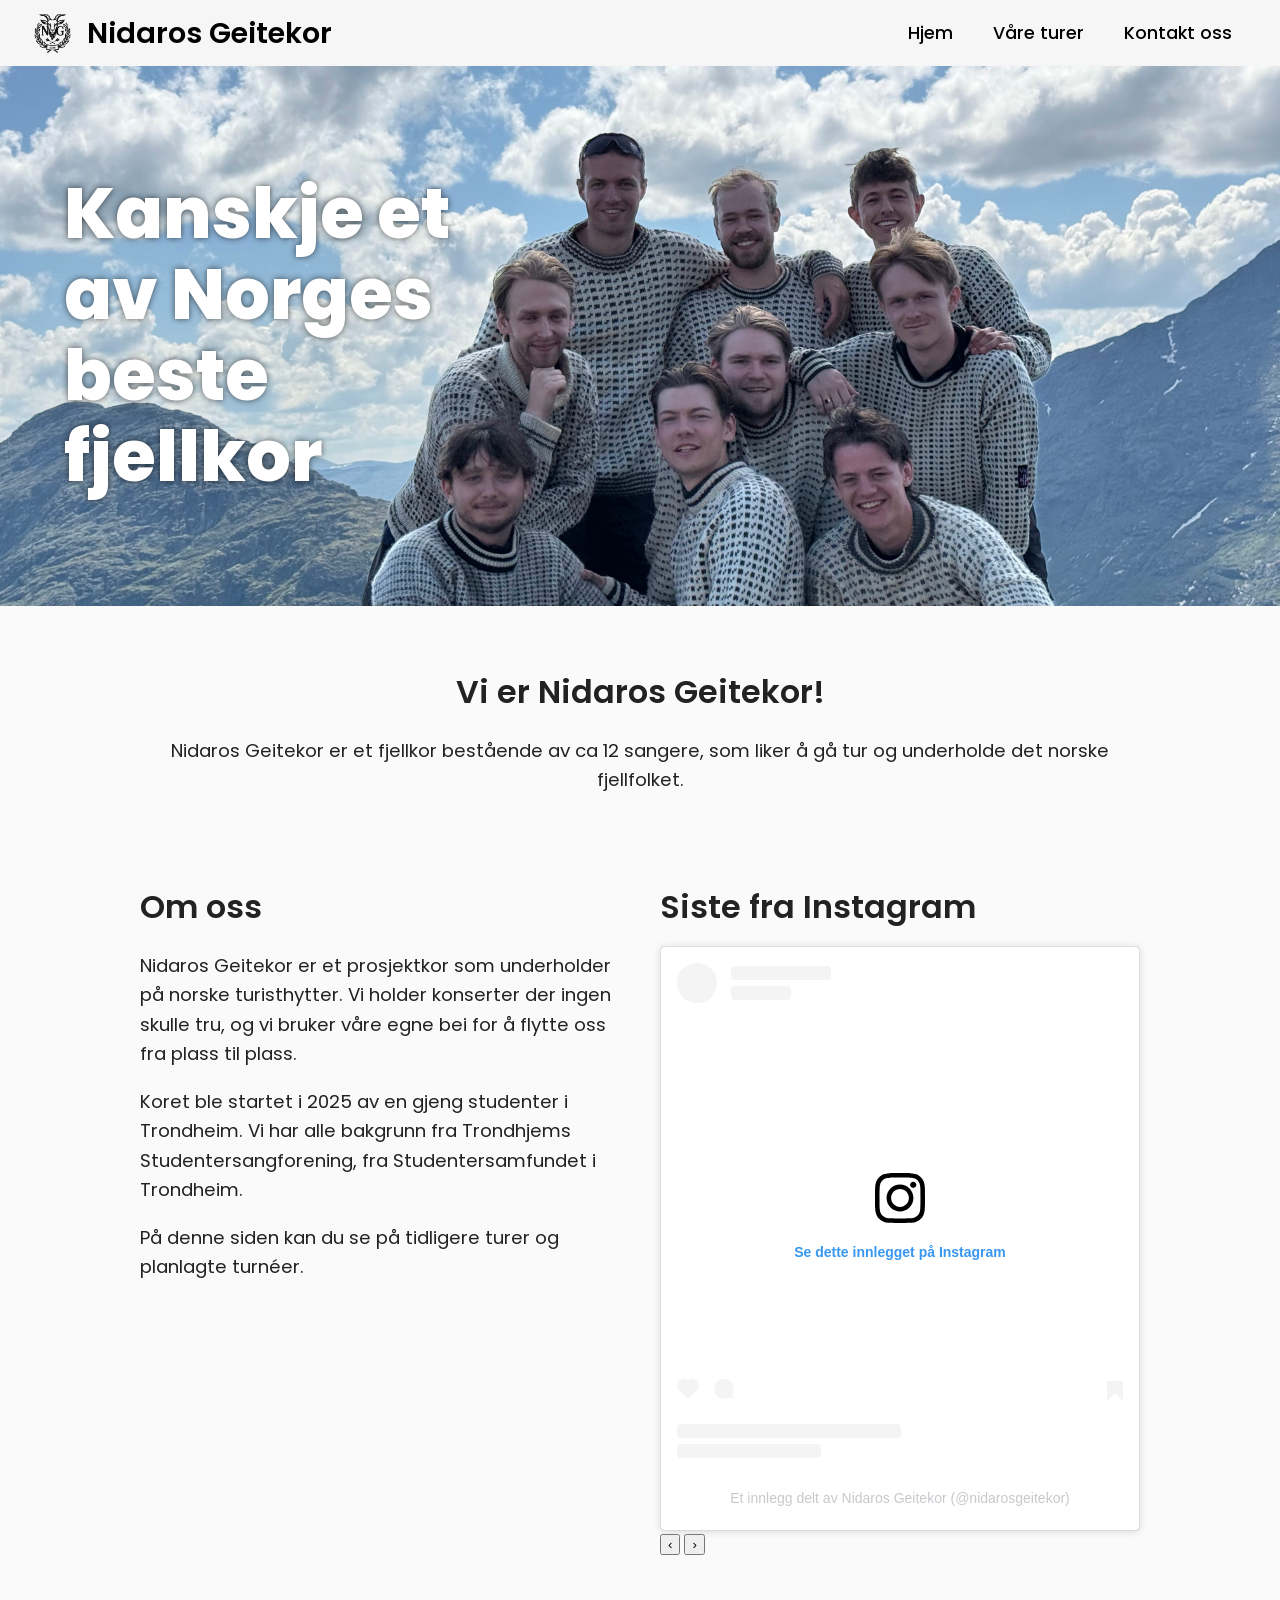
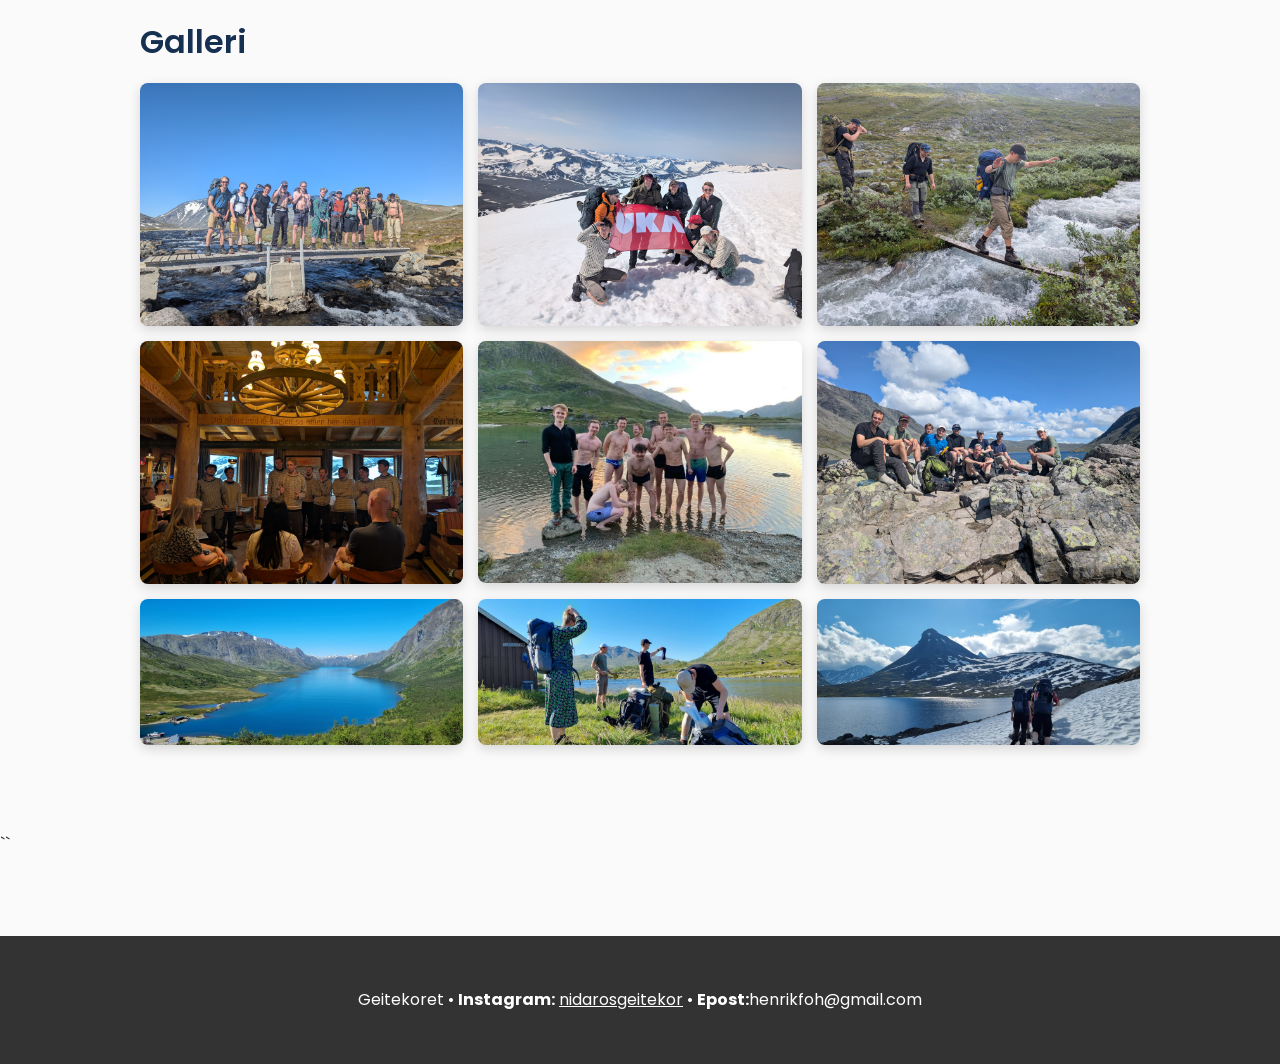
==== commit 4aba724d: "Update index.html" ====
--- a/index.html
+++ b/index.html
@@ -33,20 +33,21 @@
 <div class= "section">
     <h2 style="text-align: center" style="color:#153050">Vi er Nidaros Geitekor!</h2>
     <p style="text-align: center">
-        Nidaros Geitekor er et fjellkor bestående av ca 12 sangere, som liker å gå tur og underholde det norske fjellfolket. Vi har alle bakgrunn fra Trondhjems Studentersangforening, fra Studentersamfundet i Trondheim.
+        Nidaros Geitekor er et fjellkor bestående av ca 12 sangere, som liker å gå tur og underholde det norske fjellfolket. 
     </p>
 </div>
 
 <section class="section insta-wrapper">
 
     <!-- VENSTRESIDE: OM OSS -->
-    <div class="insta-left">
+    <div class="insta-left fade-in-left">
         <h2>Om oss</h2>
         <p>
-        Nidaros Geitekor er et prosjektkor som underholder på norske turisthytter. Vi holder konserter der ingen skulle tru, og vi bruker våre egne bei for å flytte oss fra plass til plass. Koret ble startet i 2025.
+        Nidaros Geitekor er et prosjektkor som underholder på norske turisthytter. Vi holder konserter der ingen skulle tru, og vi bruker våre egne bei for å flytte oss fra plass til plass. 
         </p>
+        <p>Koret ble startet i 2025 av en gjeng studenter i Trondheim. Vi har alle bakgrunn fra Trondhjems Studentersangforening, fra Studentersamfundet i Trondheim.</p>
         <p>
-            På denne siden kan du se på tidligere turer og planlagte turnéer.
+        På denne siden kan du se på tidligere turer og planlagte turnéer.
         </p>
     </div>
 
@@ -136,7 +137,25 @@
 
 showSlide(index);
 </script>
-    
+
+<script>
+const observer = new IntersectionObserver(
+    entries => {
+        entries.forEach(entry => {
+            if (entry.isIntersecting) {
+                entry.target.classList.add("visible");
+            }
+        });
+    },
+    {
+        threshold: 0.3   // starter når ca 30% er synlig
+    }
+);
+
+document.querySelectorAll('.fade-in-left').forEach(el => {
+    observer.observe(el);
+});
+</script>
     
 </body>
 </html>
--- a/style.css
+++ b/style.css
@@ -151,51 +151,63 @@
     }
 }
 
-.insta-slider {
-    position: relative;
-    max-width: 550px;
-    margin: 0 auto 50px;
-    
-
-
-}
-
-.insta-slide {
-    display: none;
-}
-
-.insta-slide.active {
+/* === INSTAGRAM + OM OSS SIDE-BY-SIDE === */
+
+.insta-wrapper {
+    display: flex;
+    gap: 40px;
+    align-items: flex-start;
+}
+
+/* Venstreside */
+.insta-left {
+    flex: 1;
+}
+
+/* Høyreside */
+.insta-right {
+    flex: 1;
+}
+
+/* Instagram-bildet halvert i størrelse */
+.insta-latest img {
+    width: 70%;                     /* ← ca halvparten av før */
+    border-radius: 12px;
     display: block;
-}
-
-.insta-prev, .insta-next {
-    position: absolute;
-    top: 50%;
-    transform: translateY(-50%);
+    margin: 0 auto;
+}
+
+/* Navigasjonsknapper */
+.insta-nav {
+    display: flex;
+    justify-content: center;
+    gap: 20px;
+    margin-top: 10px;
+}
+
+.insta-nav button {
     background: #d45757;
+    color: white;
     border: none;
-    color: white;
-    font-size: 2rem;
-    padding: 5px 10px;
+    padding: 6px 12px;
+    font-size: 1rem;
+    border-radius: 8px;
     cursor: pointer;
-    border-radius: 8px;
-}
-
-.insta-prev { left: -50px; }
-.insta-next { right: -50px; }
-
-@media (max-width: 700px) {
-    .insta-prev, .insta-next {
-        top: auto;
-        bottom: -45px;
-        font-size: 1.5rem;
-        left: 30%;
-        right: 30%;
-        transform: none;
-    }
-    .insta-prev { left: 25%; }
-    .insta-next { right: 25%; }
-}
+}
+
+
+/* === MOBILVERSJON === */
+@media (max-width: 900px) {
+    .insta-wrapper {
+        flex-direction: column;
+        text-align: center;
+    }
+
+    .insta-latest img {
+        width: 90%;                 /* litt større på mobil */
+    }
+}
+``
 
 /* LIGHTBOX OVERLAY */
 .lightbox {
@@ -398,6 +410,36 @@
     }
 }
 
+/* === GALLERY OVERLAY === */
+
+#gallery-overlay {
+    position: fixed;                 /* VIKTIG: dekker hele skjermen */
+    inset: 0;                        /* top/right/bottom/left = 0 */
+    background: rgba(0,0,0,0.9);
+    display: none;                   /* skjult som standard */
+    justify-content: center;
+    align-items: center;
+    z-index: 10000;                  /* over ALT annet */
+}
+
+#gallery-overlay img {
+    max-width: 90%;
+    max-height: 90%;
+    border-radius: 10px;
+    box-shadow: 0 0 30px rgba(0,0,0,0.7);
+}
+
+#gallery-close {
+    position: absolute;
+    top: 20px;
+    right: 28px;
+    color: white;
+    font-size: 40px;
+    cursor: pointer;
+    line-height: 1;
+}
+
+
 /* ----- FOOTER ----- */
 
 footer {
@@ -423,4 +465,17 @@
     }
 
 }
-``
+
+/* === SCROLL-IN ANIMASJON (OM OSS) === */
+
+.fade-in-left {
+    opacity: 0;
+    transform: translateX(-60px); /* starter litt utenfor bildet */
+    transition: opacity 0.8s ease, transform 0.8s ease;
+}
+
+/* Når elementet blir synlig */
+.fade-in-left.visible {
+    opacity: 1;
+    transform: translateX(0);
+}
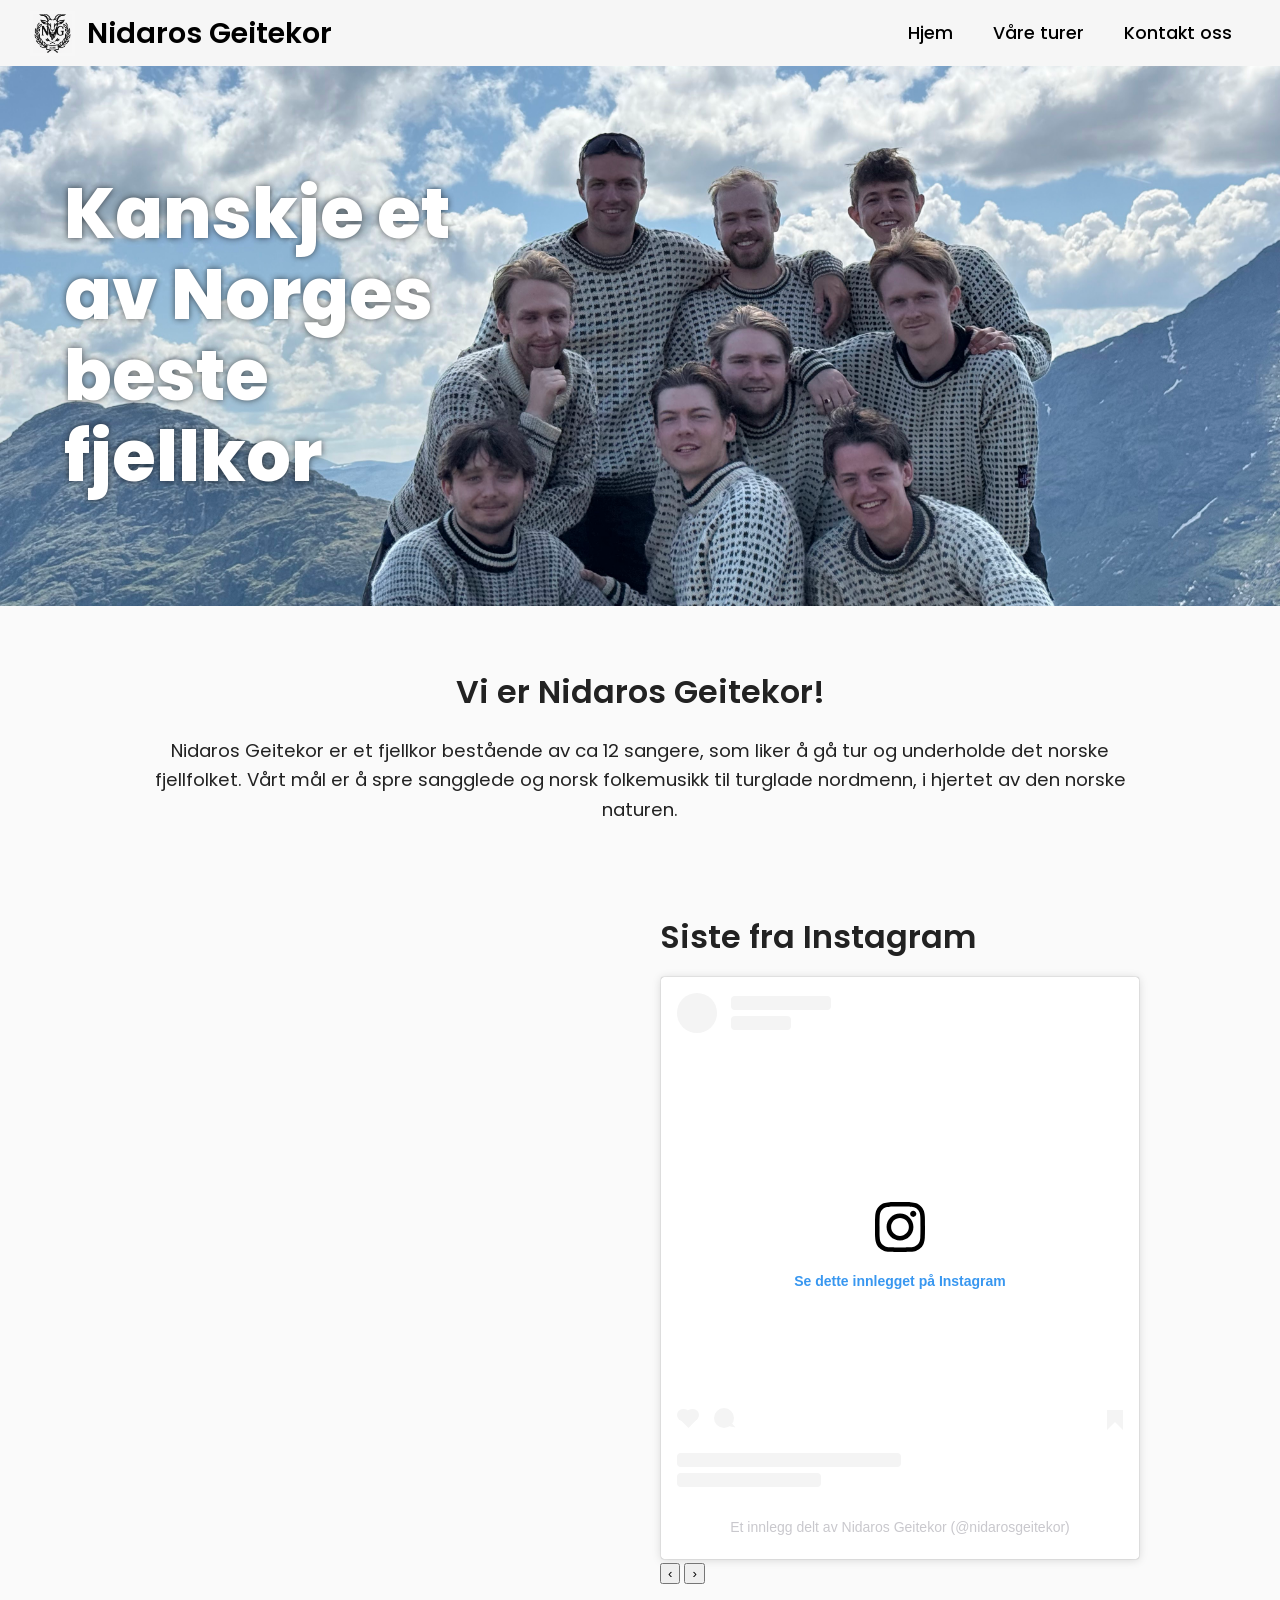
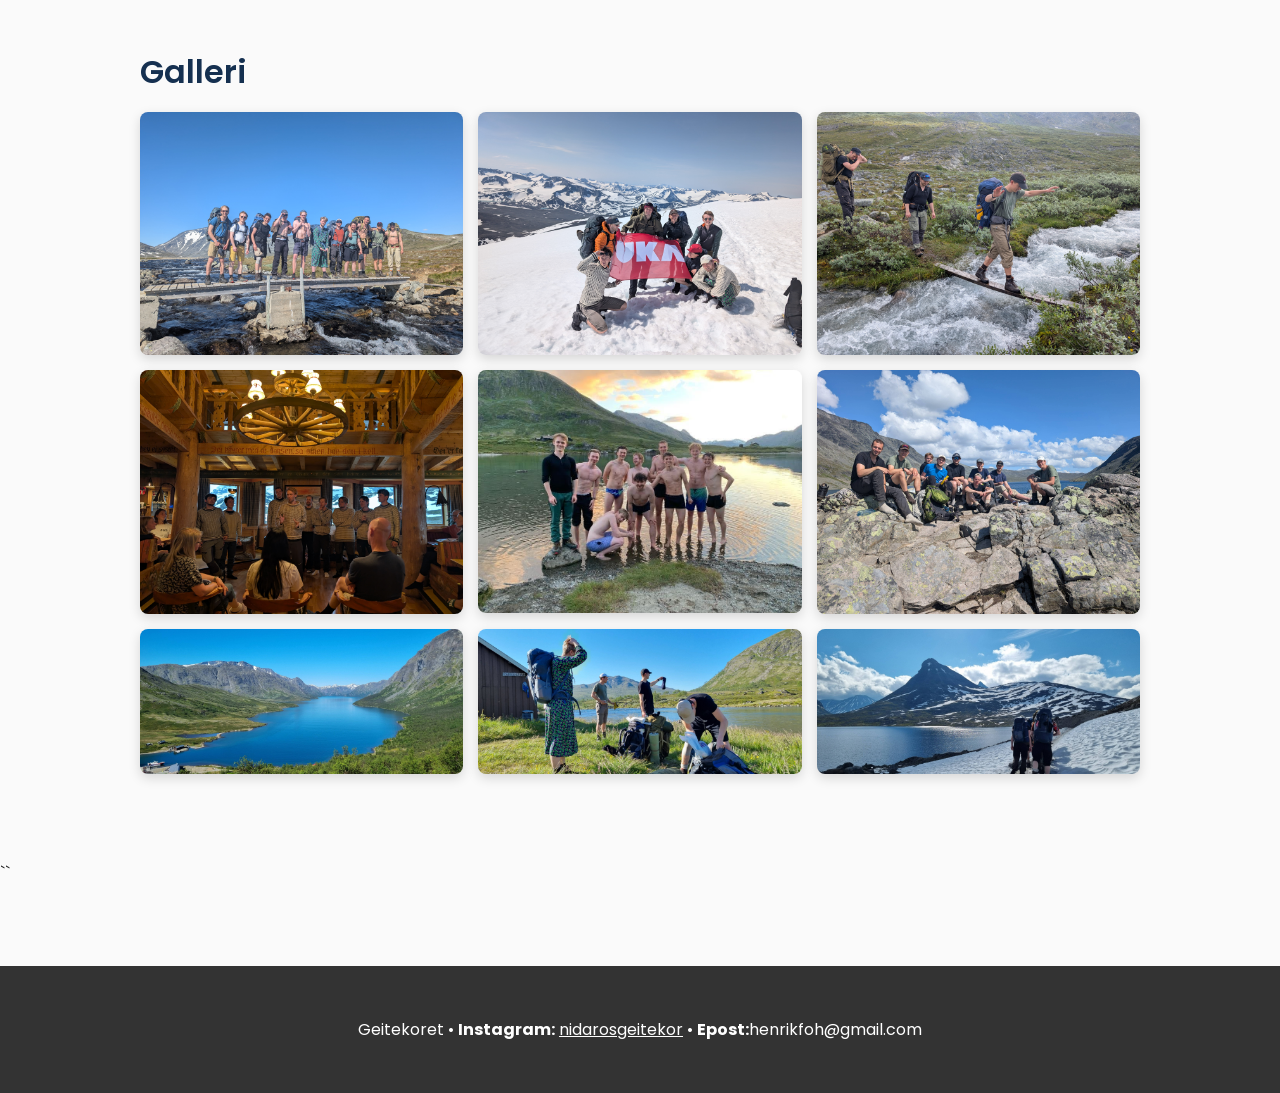
==== commit 22f92637: "Update index.html" ====
--- a/index.html
+++ b/index.html
@@ -25,7 +25,7 @@
 <div class="hero" style="background-image: url('img/GK2025-forside.jpg');">
        <div class="hero-content">
             <h1>
-                Kanskje et av  Norges beste fjellkor
+                Kanskje et av Norges beste fjellkor
             </h1>
     </div>
 </div>
@@ -33,7 +33,7 @@
 <div class= "section">
     <h2 style="text-align: center" style="color:#153050">Vi er Nidaros Geitekor!</h2>
     <p style="text-align: center">
-        Nidaros Geitekor er et fjellkor bestående av ca 12 sangere, som liker å gå tur og underholde det norske fjellfolket. 
+        Nidaros Geitekor er et fjellkor bestående av ca 12 sangere, som liker å gå tur og underholde det norske fjellfolket. Vårt mål er å spre sangglede og norsk folkemusikk til turglade nordmenn, i hjertet av den norske naturen.
     </p>
 </div>
 
@@ -98,24 +98,37 @@
 
 
 <script>
-  // Finn galleribilder
-  const galleryImages = document.querySelectorAll('.gallery img');
-  const lightbox = document.getElementById('lightbox');
-  const lightboxImg = document.getElementById('lightbox-img');
+const galleryImages = document.querySelectorAll('.gallery img');
+const overlay = document.getElementById('gallery-overlay');
+const overlayImg = document.getElementById('gallery-overlay-img');
+const closeBtn = document.getElementById('gallery-close');
 
-  galleryImages.forEach(img => {
+galleryImages.forEach(img => {
     img.addEventListener('click', () => {
-      lightbox.style.display = 'flex';
-      lightboxImg.src = img.src;
+        overlayImg.src = img.src;
+        overlay.style.display = 'flex';
+        document.body.style.overflow = 'hidden'; // stopper scrolling
     });
-  });
+});
 
-  // Klikk for å lukke
-  lightbox.addEventListener('click', () => {
-    lightbox.style.display = 'none';
-  });
+function closeOverlay() {
+    overlay.style.display = 'none';
+    overlayImg.src = '';
+    document.body.style.overflow = '';
+}
+
+closeBtn.addEventListener('click', closeOverlay);
+
+// Klikk utenfor bildet lukker overlay
+overlay.addEventListener('click', (e) => {
+    if (e.target === overlay) {
+        closeOverlay();
+    }
+});
 </script>
 
+
+ 
 <script>
 const slides = document.querySelectorAll('.insta-slide');
 let index = 0;
